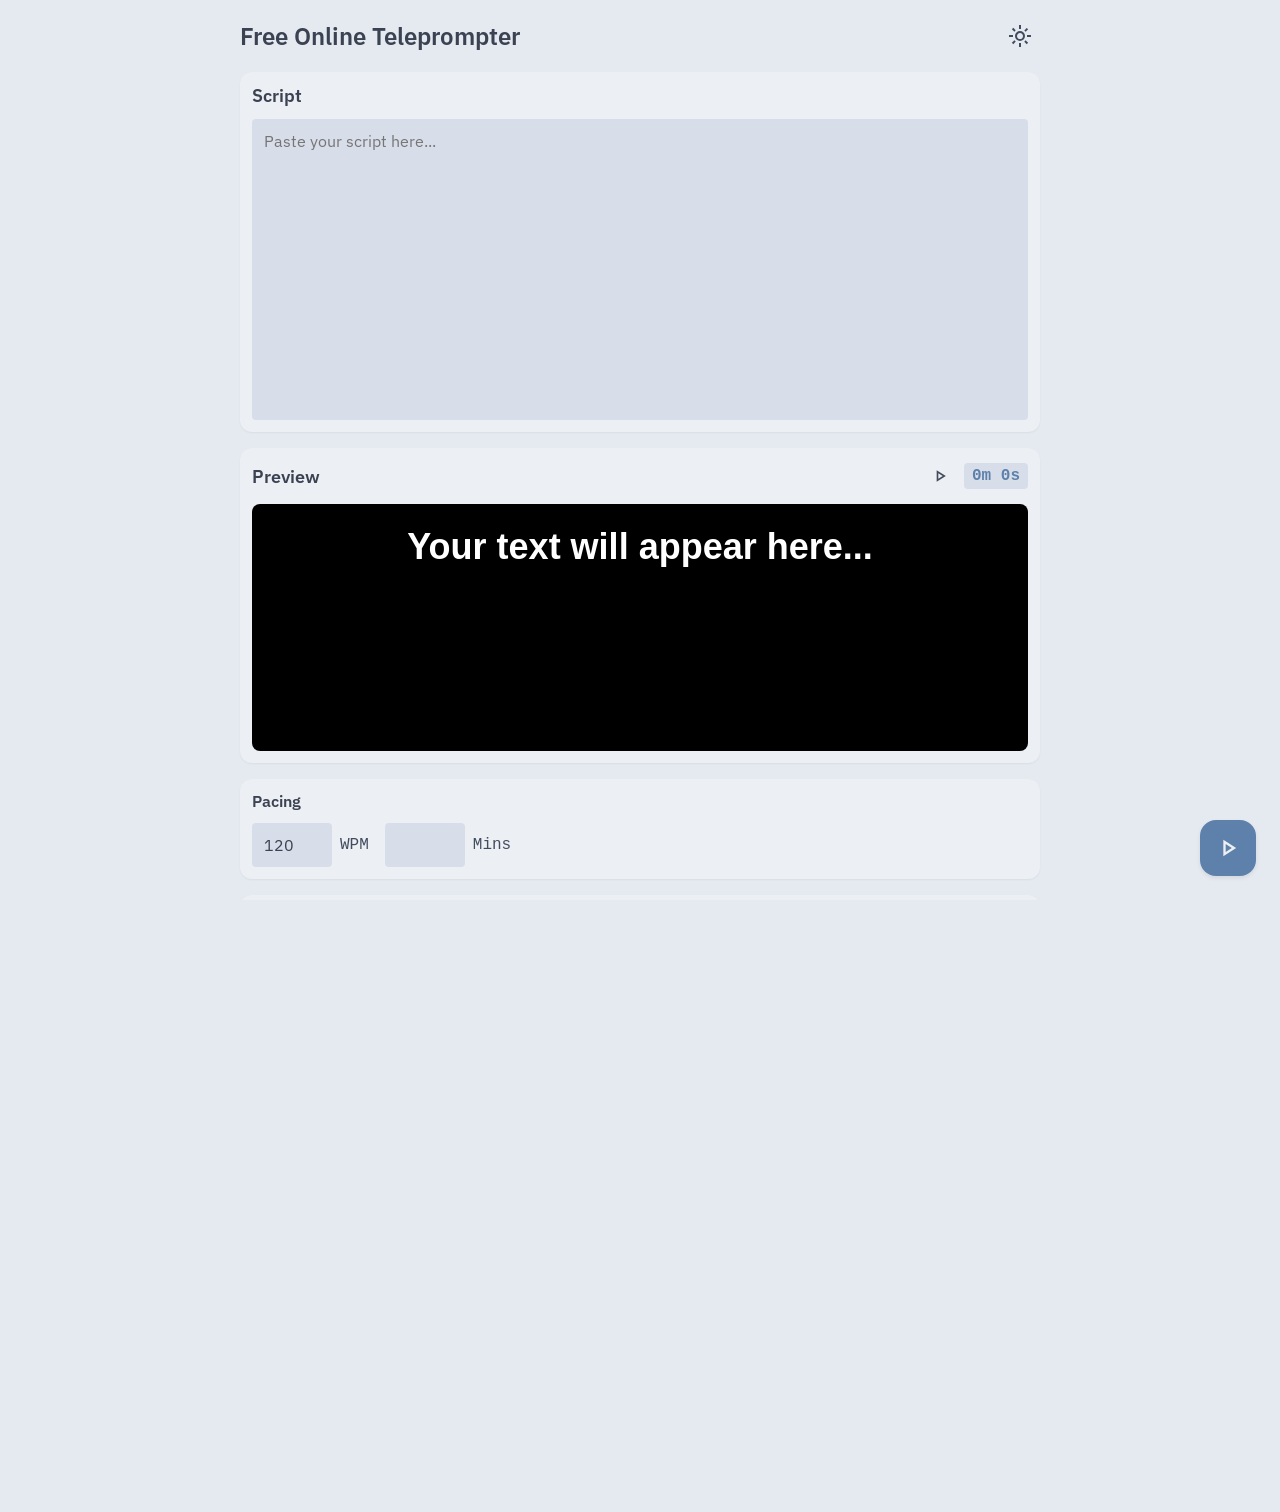
==== index.html @ 5e7c7814 "Added font self hosting" ====
<!DOCTYPE html>
<html lang="en" data-theme="dark">

<head>
    <meta charset="UTF-8">
    <meta name="viewport" content="width=device-width, initial-scale=1.0">

    <!-- Favicon -->
    <link rel="apple-touch-icon" sizes="180x180" href="apple-touch-icon.png">
    <link rel="icon" type="image/png" sizes="32x32" href="favicon-32x32.png">
    <link rel="icon" type="image/png" sizes="16x16" href="favicon-16x16.png">
    <link rel="manifest" href="manifest.json">
    <!-- SEO Meta Tags -->
    <title>Free Online Teleprompter | Simple Web-Based Prompter Tool</title>
    <meta name="description" content="A simple, free, and powerful online teleprompter. Paste your script, set the speed, and start prompting. Perfect for videos, speeches, and presentations. No installation required.">
    <meta name="keywords" content="online teleprompter, free teleprompter, web teleprompter, prompter tool, speech prompter">
    <link rel="canonical" href="https://teleprompter.free/" />

    <!-- Goat Counter Analytics -->
    <script data-goatcounter="https://lorenzomorinidev.goatcounter.com/count" async src="//gc.zgo.at/count.js"></script>

    <script>
        (function() {
            let mode;
            try {
                const settingsJSON = localStorage.getItem('teleprompterSettings');
                if (settingsJSON) {
                    mode = JSON.parse(settingsJSON).mode || 'dark';
                } else {
                    mode = window.matchMedia('(prefers-color-scheme: dark)').matches ? 'dark' : 'light';
                }
            } catch (e) {
                mode = 'dark';
            }
            document.documentElement.setAttribute('data-theme', `nord-${mode}`);
        })();
    </script>
    
    <!-- Self-hosted fonts, preloaded to avoid FOUT -->
    <link rel="preload" href="fonts/ibm-plex-sans-var.woff2" as="font" type="font/woff2" crossorigin>
    <link rel="preload" href="fonts/ibm-plex-mono-500.woff2" as="font" type="font/woff2" crossorigin>
    <link rel="preload" href="fonts/ibm-plex-mono-700.woff2" as="font" type="font/woff2" crossorigin>
    <link rel="preload" href="fonts/atkinson-hyperlegible-700-latin.woff2" as="font" type="font/woff2" crossorigin>
    <link rel="preload" href="fonts/atkinson-hyperlegible-700-latin-ext.woff2" as="font" type="font/woff2" crossorigin>
    <link rel="stylesheet" href="themes.css">
    <link rel="stylesheet" href="style.css">

</head>

<body>
    <!-- SVG Icon Definitions -->
    <svg xmlns="http://www.w3.org/2000/svg" style="display: none;">
        <symbol id="icon-align-center" viewBox="0 -960 960 960"><path d="M120-120v-80h720v80H120Zm160-160v-80h400v80H280ZM120-440v-80h720v80H120Zm160-160v-80h400v80H280ZM120-760v-80h720v80H120Z"/></symbol>
        <symbol id="icon-align-left" viewBox="0 -960 960 960"><path d="M120-120v-80h720v80H120Zm0-160v-80h480v80H120Zm0-160v-80h720v80H120Zm0-160v-80h480v80H120Zm0-160v-80h720v80H120Z"/></symbol>
        <symbol id="icon-close" viewBox="0 -960 960 960"><path d="m256-200-56-56 224-224-224-224 56-56 224 224 224-224 56 56-224 224 224 224-56 56-224-224-224 224Z"/></symbol>
        <symbol id="icon-dark_mode" viewBox="0 -960 960 960"><path d="M480-120q-150 0-255-105T120-480q0-150 105-255t255-105q14 0 27.5 1t26.5 3q-41 29-65.5 75.5T444-660q0 90 63 153t153 63q55 0 101-24.5t75-65.5q2 13 3 26.5t1 27.5q0 150-105 255T480-120Zm0-80q88 0 158-48.5T740-375q-20 5-40 8t-40 3q-123 0-209.5-86.5T364-660q0-20 3-40t8-40q-78 32-126.5 102T200-480q0 116 82 198t198 82Zm-10-270Z"/></symbol>
        <symbol id="icon-light_mode" viewBox="0 -960 960 960"><path d="M480-360q50 0 85-35t35-85q0-50-35-85t-85-35q-50 0-85 35t-35 85q0 50 35 85t85 35Zm0 80q-83 0-141.5-58.5T280-480q0-83 58.5-141.5T480-680q83 0 141.5 58.5T680-480q0 83-58.5 141.5T480-280ZM200-440H40v-80h160v80Zm720 0H760v-80h160v80ZM440-760v-160h80v160h-80Zm0 720v-160h80v160h-80ZM256-650l-101-97 57-59 96 100-52 56Zm492 496-97-101 53-55 101 97-57 59Zm-98-550 97-101 59 57-100 96-56-52ZM154-212l101-97 55 53-97 101-59-57Zm326-268Z"/></symbol>
        <symbol id="icon-mirror" viewBox="0 -960 960 960"><path d="M480-80q-143 0-253-90T88-400h82q28 106 114 173t196 67q86 0 160-42.5T756-320H640v-80h240v240h-80v-80q-57 76-141 118T480-80Zm0-280q-50 0-85-35t-35-85q0-50 35-85t85-35q50 0 85 35t35 85q0 50-35 85t-85 35ZM80-560v-240h80v80q57-76 141-118t179-42q143 0 253 90t139 230h-82q-28-106-114-173t-196-67q-86 0-160 42.5T204-640h116v80H80Z"/></symbol>
        <symbol id="icon-pause" viewBox="0 -960 960 960"><path d="M520-200v-560h240v560H520Zm-320 0v-560h240v560H200Zm400-80h80v-400h-80v400Zm-320 0h80v-400h-80v400Zm0-400v400-400Zm320 0v400-400Z"/></symbol>
        <symbol id="icon-play" viewBox="0 -960 960 960"><path d="M320-200v-560l440 280-440 280Zm80-280Zm0 134 210-134-210-134v268Z"/></symbol>
        <symbol id="icon-replay" viewBox="0 -960 960 960"><path d="M480-80q-75 0-140.5-28.5t-114-77q-48.5-48.5-77-114T120-440h80q0 117 81.5 198.5T480-160q117 0 198.5-81.5T760-440q0-117-81.5-198.5T480-720h-6l62 62-56 58-160-160 160-160 56 58-62 62h6q75 0 140.5 28.5t114 77q48.5 48.5 77 114T840-440q0 75-28.5 140.5t-77 114q-48.5 48.5-114 77T480-80Z"/></symbol>
        <symbol id="icon-return" viewBox="0 -960 960 960"><path d="M680-160v-400H313l144 144-56 57-241-241 240-240 57 57-144 143h447v480h-80Z"/></symbol>
    </svg>

    <!-- SETUP SCREEN / MAIN APPLICATION CONTAINER -->
    <div id="setup-container">
        <header class="top-bar">
            <h1>Free Online Teleprompter</h1>
            <button id="theme-toggle-btn" class="icon-button" title="Toggle Theme">
                <svg id="light-mode-icon"><use href="#icon-light_mode"></use></svg>
                <svg id="dark-mode-icon"><use href="#icon-dark_mode"></use></svg>
            </button>
        </header>

        <div class="card main-script-card">
            <h2 class="card-title">Script</h2>
            <div class="text-field">
                <textarea id="script-text" placeholder="Paste your script here..." aria-label="Script Text Area"></textarea>
            </div>
        </div>

        <div class="preview-card card">
            <div class="preview-header">
                <h2 class="card-title">Preview</h2>
                <div class="preview-controls">
                    <button id="preview-scroll-btn" class="icon-button" title="Preview Scroll Speed">
                        <svg id="preview-play-icon"><use href="#icon-play"></use></svg>
                        <svg id="preview-stop-icon" style="display: none;"><use href="#icon-replay"></use></svg>
                    </button>
                    <span id="total-time-preview">0m 0s</span>
                </div>
            </div>
            <div id="text-preview"></div>
        </div>
        
        <div class="card" id="pacing-controls-card">
            <div class="control-group">
                <h2 class="card-title">Pacing</h2>
                <div class="pacing-fields-container">
                    <div class="pacing-input-group">
                        <div class="text-field">
                            <!-- ACCESSIBILITY FIX: Added label for wpm-input -->
                            <input type="number" id="wpm-input" value="120" min="20" step="10">
                        </div>
                        <label for="wpm-input" class="pacing-label">WPM</label>
                    </div>
                    <div class="pacing-input-group">
                        <div class="text-field">
                            <!-- ACCESSIBILITY FIX: Added label for time-input -->
                            <input type="number" id="time-input" min="0.1" step="0.5">
                        </div>
                        <label for="time-input" class="pacing-label">Mins</label>
                    </div>
                </div>
            </div>
        </div>

        <div class="card" id="font-layout-card">
            <div class="control-group">
                <!-- ACCESSIBILITY FIX: Converted h2 to a label for fontsize-input -->
                <label for="fontsize-input" class="card-title">Font Size</label>
                <div class="pacing-input-group">
                    <div class="text-field">
                       <input type="number" id="fontsize-input" value="36" min="16" max="200" step="2">
                    </div>
                    <span class="pacing-label">px</span>
                </div>
            </div>
            <div class="control-group">
                 <!-- ACCESSIBILITY FIX: Converted h2 to a label and changed wrapper to a div -->
                 <label for="mirror-toggle" class="card-title">Mirror (M)</label>
                 <div class="switch-container" title="Toggle Mirror Mode (M)">
                    <input type="checkbox" id="mirror-toggle" class="switch">
                 </div>
            </div>
            <div class="control-group">
                <h2 class="card-title">Alignment</h2>
                <div class="single-button-container">
                    <button id="align-toggle-btn" class="icon-button" title="Toggle Text Alignment">
                        <svg id="align-center-icon"><use href="#icon-align-center"></use></svg>
                        <svg id="align-left-icon" style="display: none;"><use href="#icon-align-left"></use></svg>
                    </button>
                </div>
            </div>
        </div>

        <div class="fab-container">
            <button id="start-button" class="fab" title="Start Teleprompter">
                <svg><use href="#icon-play"></use></svg>
            </button>
        </div>
    </div>

    <!-- DESCRIPTIVE CONTENT SECTION -->
    <main class="content-wrapper">
        <article class="intro-section">
            <h2>A Simple, Free & Professional Web Teleprompter</h2>
            <p>This tool is designed to help you speak fluently and confidently on camera, during a public speech, or for a presentation. Turn your browser into a professional <strong>speech prompter</strong> with a single click. Just paste your script, adjust the scroll speed and font size, and you're ready to go.</p>
            <h3>How Does Our Web Teleprompter Work?</h3>
            <p>Using our prompter tool is incredibly simple and requires no sign-up or installation:</p>
            <ul>
                <li><strong>Paste Your Text:</strong> Copy and paste your speech into the "Your Script" area.</li>
                <li><strong>Customize:</strong> Set the words per minute (WPM), font size, and activate mirror mode if needed.</li>
                <li><strong>Start Prompting:</strong> Click the Start button to begin the smooth, constant-speed text scroll.</li>
            </ul>
            <p>It's the perfect tool for content creators, YouTubers, students, and professionals looking for a reliable and <strong>free teleprompter</strong> solution.</p>
        </article>
    </main>

    <!-- TELEPROMPTER SCREEN -->
    <div id="teleprompter-display">
        <button id="close-btn" class="icon-button prompter-ui" title="Close (Esc)">
            <svg><use href="#icon-close"></use></svg>
        </button>
        <div id="teleprompter-content">
            <div id="script-text-wrapper"></div>
            <div id="pause-indicator"></div>
        </div>
        <div id="prompter-controls" class="prompter-ui">
            <button id="return-btn" class="icon-button prompter-button" title="Return to Paused Position"><svg><use href="#icon-return"></use></svg></button>
            <button id="restart-btn" class="icon-button prompter-button" title="Restart (R)"><svg><use href="#icon-replay"></use></svg></button>
            <button id="play-pause-btn" class="icon-button prompter-button" title="Play/Pause (Spacebar)">
                <svg id="play-icon"><use href="#icon-play"></use></svg>
                <svg id="pause-icon"><use href="#icon-pause"></use></svg>
            </button>
            <span id="time-remaining">0:00</span>
        </div>
    </div>

    <footer class="site-footer card">
        © 2025 Lorenzo Morini — All rights reserved.
    </footer>

    <!-- PERFORMANCE FIX: Added defer attribute to prevent render-blocking -->
    <script src="script.js" defer></script>

    <script>
        if ('serviceWorker' in navigator) {
            window.addEventListener('load', () => {
            navigator.serviceWorker.register('/sw.js')
                .then(registration => {
                console.log('ServiceWorker registration successful with scope: ', registration.scope);
                })
                .catch(error => {
                console.log('ServiceWorker registration failed: ', error);
                });
            });
        }
        </script>
</body>
</html>
---- themes.css ----
/*
========================================
THEME DEFINITIONS (NORD)
========================================
*/

[data-theme="nord-light"],
[data-theme="nord-dark"] {
    --nord0: #2E3440;
    --nord1: #3B4252;
    --nord2: #434C5E;
    --nord3: #4C566A;
    --nord4: #D8DEE9;
    --nord5: #E5E9F0;
    --nord6: #ECEFF4;
    --nord7: #8FBCBB;
    --nord8: #88C0D0;
    --nord9: #81A1C1;
    --nord10: #5E81AC;
    --nord11: #BF616A;
    --nord12: #D08770;
    --nord13: #EBCB8B;
    --nord14: #A3BE8C;
    --nord15: #B48EAD;
}

[data-theme="nord-light"] {
    --m3-color-primary: var(--nord10);
    --m3-color-on-primary: var(--nord6);
    --m3-color-background: var(--nord5);
    --m3-color-surface: var(--nord6);
    --m3-color-on-surface: var(--nord1);
    --m3-color-surface-variant: var(--nord4);
    --m3-color-on-surface-variant: var(--nord2);
    --m3-color-outline: var(--nord3);
    --m3-color-error: var(--nord11);
}

[data-theme="nord-dark"] {
    --m3-color-primary: var(--nord8);
    --m3-color-on-primary: var(--nord1);
    --m3-color-background: var(--nord0);
    --m3-color-surface: var(--nord1);
    --m3-color-on-surface: var(--nord5);
    --m3-color-surface-variant: var(--nord2);
    --m3-color-on-surface-variant: var(--nord4);
    --m3-color-outline: var(--nord3);
    --m3-color-error: var(--nord11);
}

/*
========================================
PROMPTER THEME (FIXED)
Classic black/white prompter with Nord
accents for scrollbar and reading line.
========================================
*/
#text-preview,
#teleprompter-display {
    --m3-color-background: #000000;
    --m3-color-on-surface: #FFFFFF;
    --m3-color-surface-variant: #2C2C2C;
    --m3-color-primary: var(--nord8, #88C0D0);
    --m3-color-error: var(--nord11, #BF616A);
}
---- style.css ----
/*
========================================
SELF-HOSTED FONTS
IBM Plex Sans (variable) for the UI,
IBM Plex Mono for numeric accents,
Atkinson Hyperlegible for the prompter.
font-display: optional avoids FOUT.
========================================
*/
@font-face {
    font-family: 'IBM Plex Sans';
    font-style: normal;
    font-weight: 100 700;
    font-display: optional;
    src: url('fonts/ibm-plex-sans-var.woff2') format('woff2');
}

@font-face {
    font-family: 'IBM Plex Mono';
    font-style: normal;
    font-weight: 500;
    font-display: optional;
    src: url('fonts/ibm-plex-mono-500.woff2') format('woff2');
}

@font-face {
    font-family: 'IBM Plex Mono';
    font-style: normal;
    font-weight: 700;
    font-display: optional;
    src: url('fonts/ibm-plex-mono-700.woff2') format('woff2');
}

/* latin-ext */
@font-face {
    font-family: 'Atkinson Hyperlegible';
    font-style: normal;
    font-weight: 700;
    font-display: optional;
    src: url('fonts/atkinson-hyperlegible-700-latin-ext.woff2') format('woff2');
    unicode-range: U+0100-02BA, U+02BD-02C5, U+02C7-02CC, U+02CE-02D7, U+02DD-02FF, U+0304, U+0308, U+0329, U+1D00-1DBF, U+1E00-1E9F, U+1EF2-1EFF, U+2020, U+20A0-20AB, U+20AD-20C0, U+2113, U+2C60-2C7F, U+A720-A7FF;
}

/* latin */
@font-face {
    font-family: 'Atkinson Hyperlegible';
    font-style: normal;
    font-weight: 700;
    font-display: optional;
    src: url('fonts/atkinson-hyperlegible-700-latin.woff2') format('woff2');
    unicode-range: U+0000-00FF, U+0131, U+0152-0153, U+02BB-02BC, U+02C6, U+02DA, U+02DC, U+0304, U+0308, U+0329, U+2000-206F, U+20AC, U+2122, U+2191, U+2193, U+2212, U+2215, U+FEFF, U+FFFD;
}

/*
========================================
BASE STYLES & GLOBAL TOKENS
========================================
*/
:root {
    /* Base Tokens */
    --shadow-elevation-1: 0px 1px 2px rgba(0, 0, 0, 0.05);
    --shadow-elevation-2: 0px 2px 4px rgba(0, 0, 0, 0.08);
    --shadow-elevation-5: 0px 8px 10px rgba(0, 0, 0, 0.14), 0px 3px 14px rgba(0, 0, 0, 0.12), 0px 5px 5px rgba(0, 0, 0, 0.2);
    --shape-small: 4px;
    --shape-medium: 8px;
    --shape-large: 12px;
    --font-family: 'IBM Plex Sans', sans-serif;
    --font-family-mono: 'IBM Plex Mono', monospace;
    --font-family-prompter: 'Atkinson Hyperlegible', sans-serif;
    --type-headline-small: 24px;
    --type-title-large: 18px;
    --type-body-large: 16px;
    --type-body-medium: 14px;
    --type-label-medium: 12px;

    /* Prompter UI Colors (prompter is always dark) */
    --prompter-ui-background: rgba(28, 27, 31, 0.85);
    --prompter-ui-on-background: #E3E3E3;
}

/* Override shadows for all dark themes */
[data-theme$="-dark"] {
    --shadow-elevation-1: 0px 1px 2px rgba(0, 0, 0, 0.3);
    --shadow-elevation-2: 0px 2px 4px rgba(0, 0, 0, 0.4);
    --shadow-elevation-5: 0px 8px 10px rgba(0, 0, 0, 0.5), 0px 3px 14px rgba(0, 0, 0, 0.4), 0px 5px 5px rgba(0, 0, 0, 0.6);
}


/*
========================================
FOUNDATION & GLOBAL STYLES
========================================
*/
body,
html {
    margin: 0;
    padding: 0;
    height: 100%;
    overflow: auto;
}

body {
    font-family: var(--font-family);
    background-color: var(--m3-color-background);
    color: var(--m3-color-on-surface);
    transition: background-color 150ms ease-in-out, color 150ms ease-in-out;
}

* {
    box-sizing: border-box;
    scrollbar-color: var(--m3-color-primary) transparent;
    scrollbar-width: thin;
}

::-webkit-scrollbar {
    width: 8px;
}

::-webkit-scrollbar-track {
    background: transparent;
}

::-webkit-scrollbar-thumb {
    background: var(--m3-color-primary);
    border-radius: 4px;
}

/*
========================================
LAYOUT & TYPOGRAPHY
========================================
*/
#setup-container {
    display: flex;
    flex-direction: column;
    align-items: center;
    height: auto;
    padding: 0 24px 0 24px;
    scrollbar-gutter: stable;
}

.top-bar {
    width: 100%;
    max-width: 800px;
    padding: 16px 0;
    display: flex;
    justify-content: space-between;
    align-items: center;
    flex-shrink: 0;
}

h1 {
    font-size: var(--type-headline-small);
    font-weight: 600;
    margin: 0;
    cursor: default;
}

h2 {
    font-size: var(--type-title-large);
    font-weight: 600;
    margin: 0;
    cursor: default;
}

.card {
    width: 100%;
    max-width: 800px;
    margin-bottom: 16px;
    background-color: var(--m3-color-surface);
    padding: var(--shape-large);
    border-radius: var(--shape-large);
    box-shadow: var(--shadow-elevation-1);
    transition: background-color 150ms ease-in-out, box-shadow 150ms ease-in-out;
}

/*
========================================
FORMS & INPUTS
========================================
*/
.text-field textarea,
.text-field input {
    font-family: var(--font-family);
    font-size: var(--type-body-large);
    width: 100%;
    padding: 12px;
    background-color: var(--m3-color-surface-variant);
    border-radius: var(--shape-small);
    border: 0;
    transition: background-color 150ms ease-in-out, color 150ms ease-in-out;
    color: var(--m3-color-on-surface);
}

.text-field textarea:focus,
.text-field input:focus {
    outline: 2px solid var(--m3-color-primary);
    background-color: var(--m3-color-surface);
}

.main-script-card {
    height: 40vh;
    min-height: 250px;
    display: flex;
    flex-direction: column;
    gap: var(--shape-large);
}

.main-script-card .text-field {
    flex-grow: 1;
}

.main-script-card textarea {
    height: 100%;
    resize: none;
}

.switch-container {
    margin: auto 0 auto 0;
    display: inline-block;
    cursor: pointer;
    align-self: flex-start;
    /* FIX: Prevents the label from stretching to full width */
}

.switch {
    width: 52px;
    height: 32px;
    -webkit-appearance: none;
    appearance: none;
    background-color: var(--m3-color-outline);
    border-radius: 16px;
    position: relative;
    transition: background-color 150ms ease-in-out;
    margin: 0;
    display: block;
    cursor: pointer;
}

/* FIX: Applies focus ring directly to the switch, not the container */
.switch:focus-visible {
    outline: 2px solid var(--m3-color-primary);
    outline-offset: 2px;
}


.switch:disabled {
    opacity: 0.5;
    cursor: not-allowed;
}

.switch::before {
    content: "";
    height: 24px;
    width: 24px;
    position: absolute;
    left: 4px;
    top: 4px;
    background-color: var(--m3-color-surface);
    border-radius: 50%;
    transition: transform 150ms ease-in-out, background-color 150ms ease-in-out;
}

.switch:checked {
    background-color: var(--m3-color-primary);
}

.switch:checked::before {
    transform: translateX(20px);
    background-color: var(--m3-color-on-primary);
}

input[type=number] {
    appearance: textfield;
    -moz-appearance: textfield;
}

input::-webkit-outer-spin-button,
input::-webkit-inner-spin-button {
    -webkit-appearance: none;
    margin: 0;
}

/*
========================================
CONTROL CARDS LAYOUT
========================================
*/
#pacing-controls-card,
#font-layout-card {
    display: flex;
    flex-wrap: wrap;
    gap: var(--shape-large);
}

.control-group {
    flex: 1;
    min-width: 140px;
    display: flex;
    flex-direction: column;
    gap: var(--shape-large);
}

.card-title {
    font-family: var(--font-family);
    font-weight: 600;
    margin: 0;
    cursor: default;
    display: block;
}

.control-group .card-title {
    white-space: nowrap;
    margin-bottom: 0;
    font-size: var(--type-body-large);
}

.pacing-fields-container,
.pacing-input-group,
.single-button-container {
    margin: auto 0 auto 0;
    display: flex;
    align-items: center;
}

.pacing-fields-container {
    display: flex;
    gap: 16px;
}

.pacing-input-group {
    display: flex;
    align-items: center;
    gap: var(--shape-medium);
}

.pacing-input-group .text-field {
    max-width: 80px;
}

.text-field input {
    min-width: 70px;
}

.pacing-label {
    font-family: var(--font-family-mono);
    font-weight: 500;
    color: var(--m3-color-on-surface-variant);
    transition: color 150ms ease-in-out;
}


/*
========================================
BUTTONS & ICONS
========================================
*/
svg {
    transition: fill 150ms ease-in-out;
}

.icon-button {
    display: flex;
    align-items: center;
    justify-content: center;
    width: 40px;
    height: 40px;
    background-color: transparent;
    border: 0;
    border-radius: 50%;
    cursor: pointer;
    transition: background-color 150ms ease-in-out;
}

.icon-button:hover {
    background-color: var(--m3-color-surface-variant);
}

.icon-button:focus-visible {
    outline: 2px solid var(--m3-color-primary);
    outline-offset: 2px;
}

.icon-button:disabled {
    opacity: 0.38;
    cursor: not-allowed;
    background-color: transparent;
}


.icon-button svg,
.switch-container svg {
    width: 24px;
    height: 24px;
}

.fab-container {
    position: fixed;
    bottom: 24px;
    right: 24px;
    z-index: 10;
}

.fab {
    width: 56px;
    height: 56px;
    background-color: var(--m3-color-primary);
    border: none;
    border-radius: 16px;
    box-shadow: var(--shadow-elevation-2);
    cursor: pointer;
    display: grid;
    place-items: center;
    transition: background-color 150ms ease-in-out, box-shadow 150ms ease-in-out;
}

.fab:hover {
    box-shadow: var(--shadow-elevation-5);
}

.fab:focus-visible {
    outline: 3px solid var(--m3-color-on-primary);
    outline-offset: 3px;
}

.fab svg {
    width: 28px;
    height: 28px;
}

.icon-button svg,
.switch-container svg {
    fill: var(--m3-color-on-surface-variant);
}

.fab svg {
    fill: var(--m3-color-on-primary);
}

.prompter-ui .icon-button svg {
    fill: var(--prompter-ui-on-background);
}


#dark-mode-icon,
#pause-icon,
#play-icon {
    display: none;
}

/*
========================================
PREVIEW
========================================
*/
.preview-card {
    height: 35vh;
    min-height: 250px;
    display: flex;
    flex-direction: column;
    gap: var(--shape-large);
}

.preview-header {
    display: flex;
    justify-content: space-between;
    align-items: center;
}

.preview-controls {
    display: flex;
    align-items: center;
    gap: 8px;
}

#preview-scroll-btn {
    width: 32px;
    height: 32px;
}

#preview-scroll-btn svg {
    width: 20px;
    height: 20px;
}

#total-time-preview {
    font-family: var(--font-family-mono);
    font-weight: bold;
    color: var(--m3-color-primary);
    background-color: var(--m3-color-surface-variant);
    padding: 4px 8px;
    border-radius: var(--shape-small);
    transition: background-color 150ms ease-in-out, color 150ms ease-in-out;
}

#text-preview {
    font-family: var(--font-family-prompter);
    background-color: var(--m3-color-background);
    border-radius: var(--shape-medium);
    padding: 16px;
    flex-grow: 1;
    font-weight: bold;
    color: var(--m3-color-on-surface);
    line-height: 1.5;
    word-wrap: break-word;
    overflow: hidden;
    position: relative;
    user-select: none;
    font-size: 60px;
    white-space: pre-line;
    transition: background-color 150ms ease-in-out, color 150ms ease-in-out;
}

#text-preview.text-align-center {
    text-align: center;
}

#text-preview.text-align-left {
    text-align: left;
}


#text-preview::-webkit-scrollbar {
    display: none;
}

#text-preview {
    -ms-overflow-style: none;
    scrollbar-width: none;
}

#text-preview.mirrored {
    transform: scaleX(-1);
}

/*
========================================
TELEPROMPTER SCREEN
========================================
*/
#teleprompter-display {
    display: none;
    position: fixed;
    inset: 0;
    background-color: var(--m3-color-background);
    color: var(--m3-color-on-surface);
    overflow-y: auto;
    scrollbar-gutter: stable;
    transition: background-color 150ms ease-in-out, color 150ms ease-in-out;
}

#teleprompter-display.cursor-hidden {
    cursor: none;
}

#teleprompter-content {
    position: relative;
    padding: 50vh 0;
}

#script-text-wrapper {
    font-family: var(--font-family-prompter);
    padding: 0 10vw;
    line-height: 1.6;
    font-weight: 700;
    user-select: none;
    white-space: pre-line;
}

#script-text-wrapper.text-align-center {
    text-align: center;
}

#script-text-wrapper.text-align-left {
    text-align: left;
}


#teleprompter-display.mirrored #script-text-wrapper {
    transform: scaleX(-1);
}

#teleprompter-display::-webkit-scrollbar-thumb {
    background: transparent;
}

#teleprompter-display {
    scrollbar-color: transparent transparent;
}

#teleprompter-display.is-paused::-webkit-scrollbar-thumb {
    background: var(--m3-color-primary);
}

#teleprompter-display.is-paused {
    scrollbar-color: var(--m3-color-primary) transparent;
}

#teleprompter-content::before {
    content: '';
    position: sticky;
    top: 50%;
    left: 10%;
    width: 80%;
    display: block;
    height: 3px;
    background-color: var(--m3-color-error);
    transform: translateY(-50%);
    z-index: 10;
}

.prompter-ui {
    position: fixed;
    z-index: 20;
    opacity: 1;
    transition: opacity 250ms cubic-bezier(0.4, 0, 0.2, 1), transform 250ms cubic-bezier(0.4, 0, 0.2, 1);
}

.prompter-ui.ui-hidden {
    opacity: 0;
    pointer-events: none;
}

#close-btn {
    top: 16px;
    right: 16px;
    transform: translateY(0);
}

#close-btn.ui-hidden {
    transform: translateY(calc(-100% - 16px));
}

#prompter-controls {
    bottom: 20px;
    left: 50%;
    background-color: var(--prompter-ui-background);
    backdrop-filter: blur(10px);
    border-radius: 99px;
    display: flex;
    gap: 8px;
    align-items: center;
    padding: 8px;
    box-shadow: var(--shadow-elevation-2);
    transform: translateX(-50%) translateY(0);
    transition: background-color 150ms ease-in-out, opacity 250ms cubic-bezier(0.4, 0, 0.2, 1), transform 250ms cubic-bezier(0.4, 0, 0.2, 1);
}

#prompter-controls.ui-hidden {
    transform: translateX(-50%) translateY(calc(100% + 20px));
}

#return-btn {
    display: none;
}

#time-remaining {
    font-family: var(--font-family-mono);
    font-size: 18px;
    font-weight: 500;
    color: var(--prompter-ui-on-background);
    padding: 0 16px 0 8px;
    user-select: none;
    transition: color 150ms ease-in-out;
}

#pause-indicator {
    display: none;
    position: absolute;
    left: 10%;
    width: 80%;
    height: 3px;
    background-color: var(--m3-color-primary);
    z-index: 5;
    transition: background-color 150ms ease-in-out;
}

/*
========================================
SEO CONTENT & FOOTER
========================================
*/
.content-wrapper {
    width: 100%;
    max-width: 800px;
    margin: 0 auto;
    padding: 24px;
}

.intro-section h1,
.intro-section h2 {
    cursor: default;
    color: var(--m3-color-primary);
}

.intro-section p,
.intro-section li {
    font-size: var(--type-body-large);
    line-height: 1.6;
    color: var(--m3-color-on-surface-variant);
}

.intro-section ul {
    padding-left: 20px;
}

.site-footer.card {
    margin: 0 auto 24px auto;
    padding: 16px 24px;
    text-align: center;
    font-size: var(--type-body-medium);
    color: var(--m3-color-on-surface-variant);
}
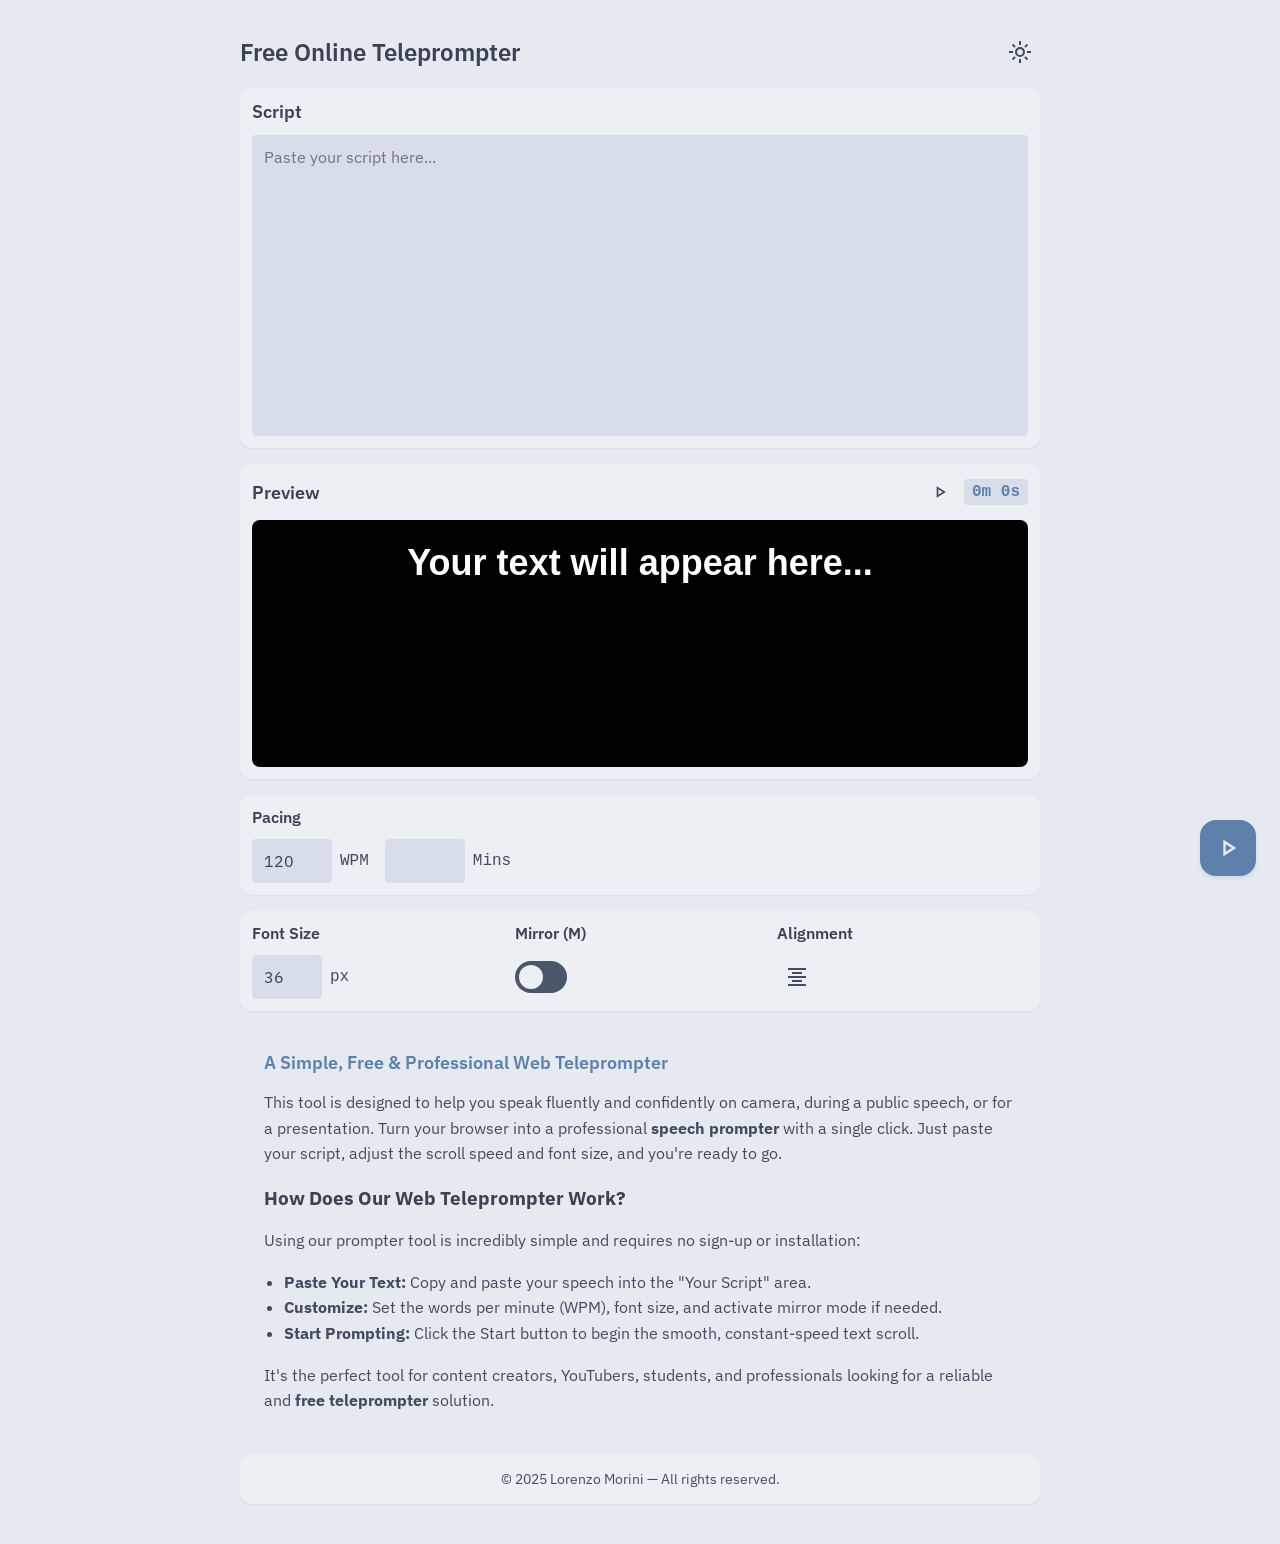
==== commit 80702540: "Refactor" ====
--- a/index.html
+++ b/index.html
@@ -36,12 +36,12 @@
         })();
     </script>
     
-    <!-- Self-hosted fonts, preloaded to avoid FOUT -->
     <link rel="preload" href="fonts/ibm-plex-sans-var.woff2" as="font" type="font/woff2" crossorigin>
     <link rel="preload" href="fonts/ibm-plex-mono-500.woff2" as="font" type="font/woff2" crossorigin>
     <link rel="preload" href="fonts/ibm-plex-mono-700.woff2" as="font" type="font/woff2" crossorigin>
     <link rel="preload" href="fonts/atkinson-hyperlegible-700-latin.woff2" as="font" type="font/woff2" crossorigin>
     <link rel="preload" href="fonts/atkinson-hyperlegible-700-latin-ext.woff2" as="font" type="font/woff2" crossorigin>
+    <link rel="stylesheet" href="fonts.css">
     <link rel="stylesheet" href="themes.css">
     <link rel="stylesheet" href="style.css">
 
--- a/fonts.css
+++ b/fonts.css
@@ -0,0 +1,46 @@
+/* Self-hosted fonts. font-display: block = never render text in the wrong font:
+   text stays invisible until the font is ready (with same-origin preloaded files,
+   that is effectively first paint). */
+@font-face {
+    font-family: 'IBM Plex Sans';
+    font-style: normal;
+    font-weight: 100 700;
+    font-display: block;
+    src: url('fonts/ibm-plex-sans-var.woff2') format('woff2');
+}
+
+@font-face {
+    font-family: 'IBM Plex Mono';
+    font-style: normal;
+    font-weight: 500;
+    font-display: block;
+    src: url('fonts/ibm-plex-mono-500.woff2') format('woff2');
+}
+
+@font-face {
+    font-family: 'IBM Plex Mono';
+    font-style: normal;
+    font-weight: 700;
+    font-display: block;
+    src: url('fonts/ibm-plex-mono-700.woff2') format('woff2');
+}
+
+@font-face {
+    /* latin-ext */
+    font-family: 'Atkinson Hyperlegible';
+    font-style: normal;
+    font-weight: 700;
+    font-display: block;
+    src: url('fonts/atkinson-hyperlegible-700-latin-ext.woff2') format('woff2');
+    unicode-range: U+0100-02BA, U+02BD-02C5, U+02C7-02CC, U+02CE-02D7, U+02DD-02FF, U+0304, U+0308, U+0329, U+1D00-1DBF, U+1E00-1E9F, U+1EF2-1EFF, U+2020, U+20A0-20AB, U+20AD-20C0, U+2113, U+2C60-2C7F, U+A720-A7FF;
+}
+
+@font-face {
+    /* latin */
+    font-family: 'Atkinson Hyperlegible';
+    font-style: normal;
+    font-weight: 700;
+    font-display: block;
+    src: url('fonts/atkinson-hyperlegible-700-latin.woff2') format('woff2');
+    unicode-range: U+0000-00FF, U+0131, U+0152-0153, U+02BB-02BC, U+02C6, U+02DA, U+02DC, U+0304, U+0308, U+0329, U+2000-206F, U+20AC, U+2122, U+2191, U+2193, U+2212, U+2215, U+FEFF, U+FFFD;
+}
--- a/themes.css
+++ b/themes.css
@@ -62,4 +62,4 @@
     --m3-color-surface-variant: #2C2C2C;
     --m3-color-primary: var(--nord8, #88C0D0);
     --m3-color-error: var(--nord11, #BF616A);
-}
+}
--- a/style.css
+++ b/style.css
@@ -1,713 +1,493 @@
-/*
-========================================
-SELF-HOSTED FONTS
-IBM Plex Sans (variable) for the UI,
-IBM Plex Mono for numeric accents,
-Atkinson Hyperlegible for the prompter.
-font-display: optional avoids FOUT.
-========================================
-*/
-@font-face {
-    font-family: 'IBM Plex Sans';
-    font-style: normal;
-    font-weight: 100 700;
-    font-display: optional;
-    src: url('fonts/ibm-plex-sans-var.woff2') format('woff2');
-}
-
-@font-face {
-    font-family: 'IBM Plex Mono';
-    font-style: normal;
-    font-weight: 500;
-    font-display: optional;
-    src: url('fonts/ibm-plex-mono-500.woff2') format('woff2');
-}
-
-@font-face {
-    font-family: 'IBM Plex Mono';
-    font-style: normal;
-    font-weight: 700;
-    font-display: optional;
-    src: url('fonts/ibm-plex-mono-700.woff2') format('woff2');
-}
-
-/* latin-ext */
-@font-face {
-    font-family: 'Atkinson Hyperlegible';
-    font-style: normal;
-    font-weight: 700;
-    font-display: optional;
-    src: url('fonts/atkinson-hyperlegible-700-latin-ext.woff2') format('woff2');
-    unicode-range: U+0100-02BA, U+02BD-02C5, U+02C7-02CC, U+02CE-02D7, U+02DD-02FF, U+0304, U+0308, U+0329, U+1D00-1DBF, U+1E00-1E9F, U+1EF2-1EFF, U+2020, U+20A0-20AB, U+20AD-20C0, U+2113, U+2C60-2C7F, U+A720-A7FF;
-}
-
-/* latin */
-@font-face {
-    font-family: 'Atkinson Hyperlegible';
-    font-style: normal;
-    font-weight: 700;
-    font-display: optional;
-    src: url('fonts/atkinson-hyperlegible-700-latin.woff2') format('woff2');
-    unicode-range: U+0000-00FF, U+0131, U+0152-0153, U+02BB-02BC, U+02C6, U+02DA, U+02DC, U+0304, U+0308, U+0329, U+2000-206F, U+20AC, U+2122, U+2191, U+2193, U+2212, U+2215, U+FEFF, U+FFFD;
-}
-
-/*
-========================================
-BASE STYLES & GLOBAL TOKENS
-========================================
-*/
-:root {
-    /* Base Tokens */
-    --shadow-elevation-1: 0px 1px 2px rgba(0, 0, 0, 0.05);
-    --shadow-elevation-2: 0px 2px 4px rgba(0, 0, 0, 0.08);
-    --shadow-elevation-5: 0px 8px 10px rgba(0, 0, 0, 0.14), 0px 3px 14px rgba(0, 0, 0, 0.12), 0px 5px 5px rgba(0, 0, 0, 0.2);
-    --shape-small: 4px;
-    --shape-medium: 8px;
-    --shape-large: 12px;
-    --font-family: 'IBM Plex Sans', sans-serif;
-    --font-family-mono: 'IBM Plex Mono', monospace;
-    --font-family-prompter: 'Atkinson Hyperlegible', sans-serif;
-    --type-headline-small: 24px;
-    --type-title-large: 18px;
-    --type-body-large: 16px;
-    --type-body-medium: 14px;
-    --type-label-medium: 12px;
-
-    /* Prompter UI Colors (prompter is always dark) */
-    --prompter-ui-background: rgba(28, 27, 31, 0.85);
-    --prompter-ui-on-background: #E3E3E3;
-}
-
-/* Override shadows for all dark themes */
-[data-theme$="-dark"] {
-    --shadow-elevation-1: 0px 1px 2px rgba(0, 0, 0, 0.3);
-    --shadow-elevation-2: 0px 2px 4px rgba(0, 0, 0, 0.4);
-    --shadow-elevation-5: 0px 8px 10px rgba(0, 0, 0, 0.5), 0px 3px 14px rgba(0, 0, 0, 0.4), 0px 5px 5px rgba(0, 0, 0, 0.6);
-}
-
-
-/*
-========================================
-FOUNDATION & GLOBAL STYLES
-========================================
-*/
-body,
-html {
-    margin: 0;
-    padding: 0;
-    height: 100%;
-    overflow: auto;
-}
-
-body {
-    font-family: var(--font-family);
-    background-color: var(--m3-color-background);
-    color: var(--m3-color-on-surface);
-    transition: background-color 150ms ease-in-out, color 150ms ease-in-out;
-}
-
-* {
-    box-sizing: border-box;
-    scrollbar-color: var(--m3-color-primary) transparent;
-    scrollbar-width: thin;
-}
-
-::-webkit-scrollbar {
-    width: 8px;
-}
-
-::-webkit-scrollbar-track {
-    background: transparent;
-}
-
-::-webkit-scrollbar-thumb {
-    background: var(--m3-color-primary);
-    border-radius: 4px;
-}
-
-/*
-========================================
-LAYOUT & TYPOGRAPHY
-========================================
-*/
-#setup-container {
-    display: flex;
-    flex-direction: column;
-    align-items: center;
-    height: auto;
-    padding: 0 24px 0 24px;
-    scrollbar-gutter: stable;
-}
-
-.top-bar {
-    width: 100%;
-    max-width: 800px;
-    padding: 16px 0;
-    display: flex;
-    justify-content: space-between;
-    align-items: center;
-    flex-shrink: 0;
-}
-
-h1 {
-    font-size: var(--type-headline-small);
-    font-weight: 600;
-    margin: 0;
-    cursor: default;
-}
-
-h2 {
-    font-size: var(--type-title-large);
-    font-weight: 600;
-    margin: 0;
-    cursor: default;
-}
-
-.card {
-    width: 100%;
-    max-width: 800px;
-    margin-bottom: 16px;
-    background-color: var(--m3-color-surface);
-    padding: var(--shape-large);
-    border-radius: var(--shape-large);
-    box-shadow: var(--shadow-elevation-1);
-    transition: background-color 150ms ease-in-out, box-shadow 150ms ease-in-out;
-}
-
-/*
-========================================
-FORMS & INPUTS
-========================================
-*/
-.text-field textarea,
-.text-field input {
-    font-family: var(--font-family);
-    font-size: var(--type-body-large);
-    width: 100%;
-    padding: 12px;
-    background-color: var(--m3-color-surface-variant);
-    border-radius: var(--shape-small);
-    border: 0;
-    transition: background-color 150ms ease-in-out, color 150ms ease-in-out;
-    color: var(--m3-color-on-surface);
-}
-
-.text-field textarea:focus,
-.text-field input:focus {
-    outline: 2px solid var(--m3-color-primary);
-    background-color: var(--m3-color-surface);
-}
-
-.main-script-card {
-    height: 40vh;
-    min-height: 250px;
-    display: flex;
-    flex-direction: column;
-    gap: var(--shape-large);
-}
-
-.main-script-card .text-field {
-    flex-grow: 1;
-}
-
-.main-script-card textarea {
-    height: 100%;
-    resize: none;
-}
-
-.switch-container {
-    margin: auto 0 auto 0;
-    display: inline-block;
-    cursor: pointer;
-    align-self: flex-start;
-    /* FIX: Prevents the label from stretching to full width */
-}
-
-.switch {
-    width: 52px;
-    height: 32px;
-    -webkit-appearance: none;
-    appearance: none;
-    background-color: var(--m3-color-outline);
-    border-radius: 16px;
-    position: relative;
-    transition: background-color 150ms ease-in-out;
-    margin: 0;
-    display: block;
-    cursor: pointer;
-}
-
-/* FIX: Applies focus ring directly to the switch, not the container */
-.switch:focus-visible {
-    outline: 2px solid var(--m3-color-primary);
-    outline-offset: 2px;
-}
-
-
-.switch:disabled {
-    opacity: 0.5;
-    cursor: not-allowed;
-}
-
-.switch::before {
-    content: "";
-    height: 24px;
-    width: 24px;
-    position: absolute;
-    left: 4px;
-    top: 4px;
-    background-color: var(--m3-color-surface);
-    border-radius: 50%;
-    transition: transform 150ms ease-in-out, background-color 150ms ease-in-out;
-}
-
-.switch:checked {
-    background-color: var(--m3-color-primary);
-}
-
-.switch:checked::before {
-    transform: translateX(20px);
-    background-color: var(--m3-color-on-primary);
-}
-
-input[type=number] {
-    appearance: textfield;
-    -moz-appearance: textfield;
-}
-
-input::-webkit-outer-spin-button,
-input::-webkit-inner-spin-button {
-    -webkit-appearance: none;
-    margin: 0;
-}
-
-/*
-========================================
-CONTROL CARDS LAYOUT
-========================================
-*/
-#pacing-controls-card,
-#font-layout-card {
-    display: flex;
-    flex-wrap: wrap;
-    gap: var(--shape-large);
-}
-
-.control-group {
-    flex: 1;
-    min-width: 140px;
-    display: flex;
-    flex-direction: column;
-    gap: var(--shape-large);
-}
-
-.card-title {
-    font-family: var(--font-family);
-    font-weight: 600;
-    margin: 0;
-    cursor: default;
-    display: block;
-}
-
-.control-group .card-title {
-    white-space: nowrap;
-    margin-bottom: 0;
-    font-size: var(--type-body-large);
-}
-
-.pacing-fields-container,
-.pacing-input-group,
-.single-button-container {
-    margin: auto 0 auto 0;
-    display: flex;
-    align-items: center;
-}
-
-.pacing-fields-container {
-    display: flex;
-    gap: 16px;
-}
-
-.pacing-input-group {
-    display: flex;
-    align-items: center;
-    gap: var(--shape-medium);
-}
-
-.pacing-input-group .text-field {
-    max-width: 80px;
-}
-
-.text-field input {
-    min-width: 70px;
-}
-
-.pacing-label {
-    font-family: var(--font-family-mono);
-    font-weight: 500;
-    color: var(--m3-color-on-surface-variant);
-    transition: color 150ms ease-in-out;
-}
-
-
-/*
-========================================
-BUTTONS & ICONS
-========================================
-*/
-svg {
-    transition: fill 150ms ease-in-out;
-}
-
-.icon-button {
-    display: flex;
-    align-items: center;
-    justify-content: center;
-    width: 40px;
-    height: 40px;
-    background-color: transparent;
-    border: 0;
-    border-radius: 50%;
-    cursor: pointer;
-    transition: background-color 150ms ease-in-out;
-}
-
-.icon-button:hover {
-    background-color: var(--m3-color-surface-variant);
-}
-
-.icon-button:focus-visible {
-    outline: 2px solid var(--m3-color-primary);
-    outline-offset: 2px;
-}
-
-.icon-button:disabled {
-    opacity: 0.38;
-    cursor: not-allowed;
-    background-color: transparent;
-}
-
-
-.icon-button svg,
-.switch-container svg {
-    width: 24px;
-    height: 24px;
-}
-
-.fab-container {
-    position: fixed;
-    bottom: 24px;
-    right: 24px;
-    z-index: 10;
-}
-
-.fab {
-    width: 56px;
-    height: 56px;
-    background-color: var(--m3-color-primary);
-    border: none;
-    border-radius: 16px;
-    box-shadow: var(--shadow-elevation-2);
-    cursor: pointer;
-    display: grid;
-    place-items: center;
-    transition: background-color 150ms ease-in-out, box-shadow 150ms ease-in-out;
-}
-
-.fab:hover {
-    box-shadow: var(--shadow-elevation-5);
-}
-
-.fab:focus-visible {
-    outline: 3px solid var(--m3-color-on-primary);
-    outline-offset: 3px;
-}
-
-.fab svg {
-    width: 28px;
-    height: 28px;
-}
-
-.icon-button svg,
-.switch-container svg {
-    fill: var(--m3-color-on-surface-variant);
-}
-
-.fab svg {
-    fill: var(--m3-color-on-primary);
-}
-
-.prompter-ui .icon-button svg {
-    fill: var(--prompter-ui-on-background);
-}
-
-
-#dark-mode-icon,
-#pause-icon,
-#play-icon {
-    display: none;
-}
-
-/*
-========================================
-PREVIEW
-========================================
-*/
-.preview-card {
-    height: 35vh;
-    min-height: 250px;
-    display: flex;
-    flex-direction: column;
-    gap: var(--shape-large);
-}
-
-.preview-header {
-    display: flex;
-    justify-content: space-between;
-    align-items: center;
-}
-
-.preview-controls {
-    display: flex;
-    align-items: center;
-    gap: 8px;
-}
-
-#preview-scroll-btn {
-    width: 32px;
-    height: 32px;
-}
-
-#preview-scroll-btn svg {
-    width: 20px;
-    height: 20px;
-}
-
-#total-time-preview {
-    font-family: var(--font-family-mono);
-    font-weight: bold;
-    color: var(--m3-color-primary);
-    background-color: var(--m3-color-surface-variant);
-    padding: 4px 8px;
-    border-radius: var(--shape-small);
-    transition: background-color 150ms ease-in-out, color 150ms ease-in-out;
-}
-
-#text-preview {
-    font-family: var(--font-family-prompter);
-    background-color: var(--m3-color-background);
-    border-radius: var(--shape-medium);
-    padding: 16px;
-    flex-grow: 1;
-    font-weight: bold;
-    color: var(--m3-color-on-surface);
-    line-height: 1.5;
-    word-wrap: break-word;
-    overflow: hidden;
-    position: relative;
-    user-select: none;
-    font-size: 60px;
-    white-space: pre-line;
-    transition: background-color 150ms ease-in-out, color 150ms ease-in-out;
-}
-
-#text-preview.text-align-center {
-    text-align: center;
-}
-
-#text-preview.text-align-left {
-    text-align: left;
-}
-
-
-#text-preview::-webkit-scrollbar {
-    display: none;
-}
-
-#text-preview {
-    -ms-overflow-style: none;
-    scrollbar-width: none;
-}
-
-#text-preview.mirrored {
-    transform: scaleX(-1);
-}
-
-/*
-========================================
-TELEPROMPTER SCREEN
-========================================
-*/
-#teleprompter-display {
-    display: none;
-    position: fixed;
-    inset: 0;
-    background-color: var(--m3-color-background);
-    color: var(--m3-color-on-surface);
-    overflow-y: auto;
-    scrollbar-gutter: stable;
-    transition: background-color 150ms ease-in-out, color 150ms ease-in-out;
-}
-
-#teleprompter-display.cursor-hidden {
-    cursor: none;
-}
-
-#teleprompter-content {
-    position: relative;
-    padding: 50vh 0;
-}
-
-#script-text-wrapper {
-    font-family: var(--font-family-prompter);
-    padding: 0 10vw;
-    line-height: 1.6;
-    font-weight: 700;
-    user-select: none;
-    white-space: pre-line;
-}
-
-#script-text-wrapper.text-align-center {
-    text-align: center;
-}
-
-#script-text-wrapper.text-align-left {
-    text-align: left;
-}
-
-
-#teleprompter-display.mirrored #script-text-wrapper {
-    transform: scaleX(-1);
-}
-
-#teleprompter-display::-webkit-scrollbar-thumb {
-    background: transparent;
-}
-
-#teleprompter-display {
-    scrollbar-color: transparent transparent;
-}
-
-#teleprompter-display.is-paused::-webkit-scrollbar-thumb {
-    background: var(--m3-color-primary);
-}
-
-#teleprompter-display.is-paused {
-    scrollbar-color: var(--m3-color-primary) transparent;
-}
-
-#teleprompter-content::before {
-    content: '';
-    position: sticky;
-    top: 50%;
-    left: 10%;
-    width: 80%;
-    display: block;
-    height: 3px;
-    background-color: var(--m3-color-error);
-    transform: translateY(-50%);
-    z-index: 10;
-}
-
-.prompter-ui {
-    position: fixed;
-    z-index: 20;
-    opacity: 1;
-    transition: opacity 250ms cubic-bezier(0.4, 0, 0.2, 1), transform 250ms cubic-bezier(0.4, 0, 0.2, 1);
-}
-
-.prompter-ui.ui-hidden {
-    opacity: 0;
-    pointer-events: none;
-}
-
-#close-btn {
-    top: 16px;
-    right: 16px;
-    transform: translateY(0);
-}
-
-#close-btn.ui-hidden {
-    transform: translateY(calc(-100% - 16px));
-}
-
-#prompter-controls {
-    bottom: 20px;
-    left: 50%;
-    background-color: var(--prompter-ui-background);
-    backdrop-filter: blur(10px);
-    border-radius: 99px;
-    display: flex;
-    gap: 8px;
-    align-items: center;
-    padding: 8px;
-    box-shadow: var(--shadow-elevation-2);
-    transform: translateX(-50%) translateY(0);
-    transition: background-color 150ms ease-in-out, opacity 250ms cubic-bezier(0.4, 0, 0.2, 1), transform 250ms cubic-bezier(0.4, 0, 0.2, 1);
-}
-
-#prompter-controls.ui-hidden {
-    transform: translateX(-50%) translateY(calc(100% + 20px));
-}
-
-#return-btn {
-    display: none;
-}
-
-#time-remaining {
-    font-family: var(--font-family-mono);
-    font-size: 18px;
-    font-weight: 500;
-    color: var(--prompter-ui-on-background);
-    padding: 0 16px 0 8px;
-    user-select: none;
-    transition: color 150ms ease-in-out;
-}
-
-#pause-indicator {
-    display: none;
-    position: absolute;
-    left: 10%;
-    width: 80%;
-    height: 3px;
-    background-color: var(--m3-color-primary);
-    z-index: 5;
-    transition: background-color 150ms ease-in-out;
-}
-
-/*
-========================================
-SEO CONTENT & FOOTER
-========================================
-*/
-.content-wrapper {
-    width: 100%;
-    max-width: 800px;
-    margin: 0 auto;
-    padding: 24px;
-}
-
-.intro-section h1,
-.intro-section h2 {
-    cursor: default;
-    color: var(--m3-color-primary);
-}
-
-.intro-section p,
-.intro-section li {
-    font-size: var(--type-body-large);
-    line-height: 1.6;
-    color: var(--m3-color-on-surface-variant);
-}
-
-.intro-section ul {
-    padding-left: 20px;
-}
-
-.site-footer.card {
-    margin: 0 auto 24px auto;
-    padding: 16px 24px;
-    text-align: center;
-    font-size: var(--type-body-medium);
-    color: var(--m3-color-on-surface-variant);
+/* --- Tokens --- */
+:root {
+    --shadow-1: 0px 1px 2px rgba(0, 0, 0, 0.05);
+    --shadow-2: 0px 2px 4px rgba(0, 0, 0, 0.08);
+    --shadow-5: 0px 8px 10px rgba(0, 0, 0, 0.14), 0px 3px 14px rgba(0, 0, 0, 0.12), 0px 5px 5px rgba(0, 0, 0, 0.2);
+    --font-family: 'IBM Plex Sans', sans-serif;
+    --font-family-mono: 'IBM Plex Mono', monospace;
+    --font-family-prompter: 'Atkinson Hyperlegible', sans-serif;
+    --ease: 150ms ease-in-out;
+    --prompter-ui-on-background: #E3E3E3;
+}
+
+[data-theme$="-dark"] {
+    --shadow-1: 0px 1px 2px rgba(0, 0, 0, 0.3);
+    --shadow-2: 0px 2px 4px rgba(0, 0, 0, 0.4);
+    --shadow-5: 0px 8px 10px rgba(0, 0, 0, 0.5), 0px 3px 14px rgba(0, 0, 0, 0.4), 0px 5px 5px rgba(0, 0, 0, 0.6);
+}
+
+/* --- Base --- */
+* {
+    box-sizing: border-box;
+    scrollbar-width: thin;
+    scrollbar-color: var(--m3-color-primary) transparent;
+    transition: background-color var(--ease), color var(--ease), fill var(--ease), box-shadow var(--ease);
+}
+
+body {
+    margin: 0;
+    font-family: var(--font-family);
+    background-color: var(--m3-color-background);
+    color: var(--m3-color-on-surface);
+    padding: 16px;
+}
+
+input,
+textarea {
+    font: inherit;
+}
+
+:focus-visible {
+    outline: 2px solid var(--m3-color-primary);
+    outline-offset: 2px;
+}
+
+h1,
+h2,
+.card-title {
+    font-weight: 600;
+    margin: 0;
+    cursor: default;
+}
+
+h1 {
+    font-size: 24px;
+}
+
+h2 {
+    font-size: 18px;
+}
+
+.control-group .card-title {
+    white-space: nowrap;
+    font-size: 16px;
+}
+
+.text-align-center {
+    text-align: center;
+}
+
+.text-align-left {
+    text-align: left;
+}
+
+/* --- Setup layout --- */
+#setup-container {
+    display: flex;
+    flex-direction: column;
+    align-items: center;
+}
+
+.top-bar,
+.card,
+.content-wrapper {
+    width: 100%;
+    max-width: 800px;
+}
+
+.top-bar {
+    padding: 16px 0;
+    display: flex;
+    justify-content: space-between;
+    align-items: center;
+}
+
+.card {
+    margin-bottom: 16px;
+    background-color: var(--m3-color-surface);
+    padding: 12px;
+    border-radius: 12px;
+    box-shadow: var(--shadow-1);
+}
+
+#pacing-controls-card,
+#font-layout-card {
+    display: flex;
+    flex-wrap: wrap;
+    gap: 12px;
+}
+
+.control-group {
+    flex: 1;
+    min-width: 140px;
+    display: flex;
+    flex-direction: column;
+    gap: 12px;
+}
+
+.main-script-card,
+.preview-card {
+    min-height: 250px;
+    display: flex;
+    flex-direction: column;
+    gap: 12px;
+}
+
+.main-script-card {
+    height: 40vh;
+}
+
+.preview-card {
+    height: 35vh;
+}
+
+/* --- Forms & inputs --- */
+.text-field textarea,
+.text-field input {
+    width: 100%;
+    min-width: 70px;
+    padding: 12px;
+    background-color: var(--m3-color-surface-variant);
+    border-radius: 4px;
+    border: 0;
+    color: var(--m3-color-on-surface);
+}
+
+.text-field textarea:focus,
+.text-field input:focus {
+    background-color: var(--m3-color-surface);
+}
+
+.main-script-card .text-field {
+    flex-grow: 1;
+}
+
+.main-script-card textarea {
+    height: 100%;
+    resize: none;
+}
+
+input[type=number] {
+    appearance: textfield;
+}
+
+input::-webkit-outer-spin-button,
+input::-webkit-inner-spin-button {
+    -webkit-appearance: none;
+    margin: 0;
+}
+
+.pacing-fields-container,
+.pacing-input-group,
+.single-button-container {
+    margin: auto 0;
+    display: flex;
+    align-items: center;
+}
+
+.pacing-fields-container {
+    gap: 16px;
+}
+
+.pacing-input-group {
+    gap: 8px;
+}
+
+.pacing-input-group .text-field {
+    max-width: 80px;
+}
+
+.pacing-label {
+    font-family: var(--font-family-mono);
+    font-weight: 500;
+    color: var(--m3-color-on-surface-variant);
+}
+
+/* --- Switch --- */
+.switch-container {
+    margin: auto 0;
+    align-self: flex-start;
+}
+
+.switch {
+    width: 52px;
+    height: 32px;
+    appearance: none;
+    background-color: var(--m3-color-outline);
+    border-radius: 16px;
+    position: relative;
+    margin: 0;
+    display: block;
+    cursor: pointer;
+}
+
+.switch::before {
+    content: "";
+    height: 24px;
+    width: 24px;
+    position: absolute;
+    left: 4px;
+    top: 4px;
+    background-color: var(--m3-color-surface);
+    border-radius: 50%;
+    transition: transform var(--ease), background-color var(--ease);
+}
+
+.switch:checked {
+    background-color: var(--m3-color-primary);
+}
+
+.switch:checked::before {
+    transform: translateX(20px);
+    background-color: var(--m3-color-on-primary);
+}
+
+/* --- Buttons & icons --- */
+.icon-button {
+    display: flex;
+    align-items: center;
+    justify-content: center;
+    width: 40px;
+    height: 40px;
+    background-color: transparent;
+    border: 0;
+    border-radius: 50%;
+    cursor: pointer;
+}
+
+.icon-button:hover {
+    background-color: var(--m3-color-surface-variant);
+}
+
+.icon-button svg {
+    width: 24px;
+    height: 24px;
+    fill: var(--m3-color-on-surface-variant);
+}
+
+.prompter-ui .icon-button svg {
+    fill: var(--prompter-ui-on-background);
+}
+
+.fab-container {
+    position: fixed;
+    bottom: 24px;
+    right: 24px;
+}
+
+.fab {
+    width: 56px;
+    height: 56px;
+    background-color: var(--m3-color-primary);
+    border: none;
+    border-radius: 16px;
+    box-shadow: var(--shadow-2);
+    cursor: pointer;
+    display: grid;
+    place-items: center;
+}
+
+.fab:hover {
+    box-shadow: var(--shadow-5);
+}
+
+.fab:focus-visible {
+    outline: 3px solid var(--m3-color-on-primary);
+    outline-offset: 3px;
+}
+
+.fab svg {
+    width: 28px;
+    height: 28px;
+    fill: var(--m3-color-on-primary);
+}
+
+#dark-mode-icon,
+#pause-icon,
+#play-icon {
+    display: none;
+}
+
+/* --- Preview --- */
+.preview-header {
+    display: flex;
+    justify-content: space-between;
+    align-items: center;
+}
+
+.preview-controls {
+    display: flex;
+    align-items: center;
+    gap: 8px;
+}
+
+#preview-scroll-btn {
+    width: 32px;
+    height: 32px;
+}
+
+#preview-scroll-btn svg {
+    width: 20px;
+    height: 20px;
+}
+
+#total-time-preview {
+    font-family: var(--font-family-mono);
+    font-weight: 700;
+    color: var(--m3-color-primary);
+    background-color: var(--m3-color-surface-variant);
+    padding: 4px 8px;
+    border-radius: 4px;
+}
+
+/* --- Prompter text surfaces --- */
+#text-preview,
+#script-text-wrapper {
+    font-family: var(--font-family-prompter);
+    font-weight: 700;
+    white-space: pre-line;
+    user-select: none;
+}
+
+#text-preview {
+    font-size: 60px;
+    line-height: 1.5;
+    background-color: var(--m3-color-background);
+    color: var(--m3-color-on-surface);
+    border-radius: 8px;
+    padding: 16px;
+    flex-grow: 1;
+    overflow-wrap: break-word;
+    overflow: hidden;
+    scrollbar-width: none;
+}
+
+#script-text-wrapper {
+    padding: 0 10vw;
+    line-height: 1.6;
+}
+
+#text-preview.mirrored,
+#teleprompter-display.mirrored #script-text-wrapper {
+    transform: scaleX(-1);
+}
+
+/* --- Teleprompter screen --- */
+#teleprompter-display {
+    display: none;
+    position: fixed;
+    inset: 0;
+    background-color: var(--m3-color-background);
+    color: var(--m3-color-on-surface);
+    overflow-y: auto;
+    scrollbar-gutter: stable;
+    scrollbar-color: transparent transparent;
+}
+
+#teleprompter-display.is-paused {
+    scrollbar-color: var(--m3-color-primary) transparent;
+}
+
+#teleprompter-display.cursor-hidden {
+    cursor: none;
+}
+
+#teleprompter-content {
+    position: relative;
+    padding: 50vh 0;
+}
+
+/* Reading line */
+#teleprompter-content::before {
+    content: '';
+    position: sticky;
+    top: 50%;
+    left: 10%;
+    width: 80%;
+    display: block;
+    height: 3px;
+    background-color: var(--m3-color-error);
+    transform: translateY(-50%);
+    z-index: 10;
+}
+
+#pause-indicator {
+    display: none;
+    position: absolute;
+    left: 10%;
+    width: 80%;
+    height: 3px;
+    background-color: var(--m3-color-primary);
+    z-index: 5;
+}
+
+/* --- Prompter UI (overlay controls) --- */
+.prompter-ui {
+    position: fixed;
+    z-index: 20;
+    transition: opacity 250ms cubic-bezier(0.4, 0, 0.2, 1), transform 250ms cubic-bezier(0.4, 0, 0.2, 1);
+}
+
+.prompter-ui.ui-hidden {
+    opacity: 0;
+    pointer-events: none;
+}
+
+#close-btn {
+    top: 16px;
+    right: 16px;
+}
+
+#close-btn.ui-hidden {
+    transform: translateY(calc(-100% - 16px));
+}
+
+#prompter-controls {
+    bottom: 20px;
+    left: 50%;
+    background-color: rgba(28, 27, 31, 0.85);
+    backdrop-filter: blur(10px);
+    border-radius: 99px;
+    display: flex;
+    gap: 8px;
+    align-items: center;
+    padding: 8px;
+    box-shadow: var(--shadow-2);
+    transform: translateX(-50%);
+}
+
+#prompter-controls.ui-hidden {
+    transform: translateX(-50%) translateY(calc(100% + 20px));
+}
+
+#return-btn {
+    display: none;
+}
+
+#time-remaining {
+    font-family: var(--font-family-mono);
+    font-size: 18px;
+    font-weight: 500;
+    color: var(--prompter-ui-on-background);
+    padding: 0 16px 0 8px;
+    user-select: none;
+}
+
+/* --- SEO content & footer --- */
+.content-wrapper {
+    margin: 0 auto;
+    padding: 24px;
+}
+
+.intro-section h2 {
+    color: var(--m3-color-primary);
+}
+
+.intro-section p,
+.intro-section li {
+    font-size: 16px;
+    line-height: 1.6;
+    color: var(--m3-color-on-surface-variant);
+}
+
+.intro-section ul {
+    padding-left: 20px;
+}
+
+.site-footer {
+    margin: 0 auto 24px auto;
+    padding: 16px 24px;
+    text-align: center;
+    font-size: 14px;
+    color: var(--m3-color-on-surface-variant);
 }
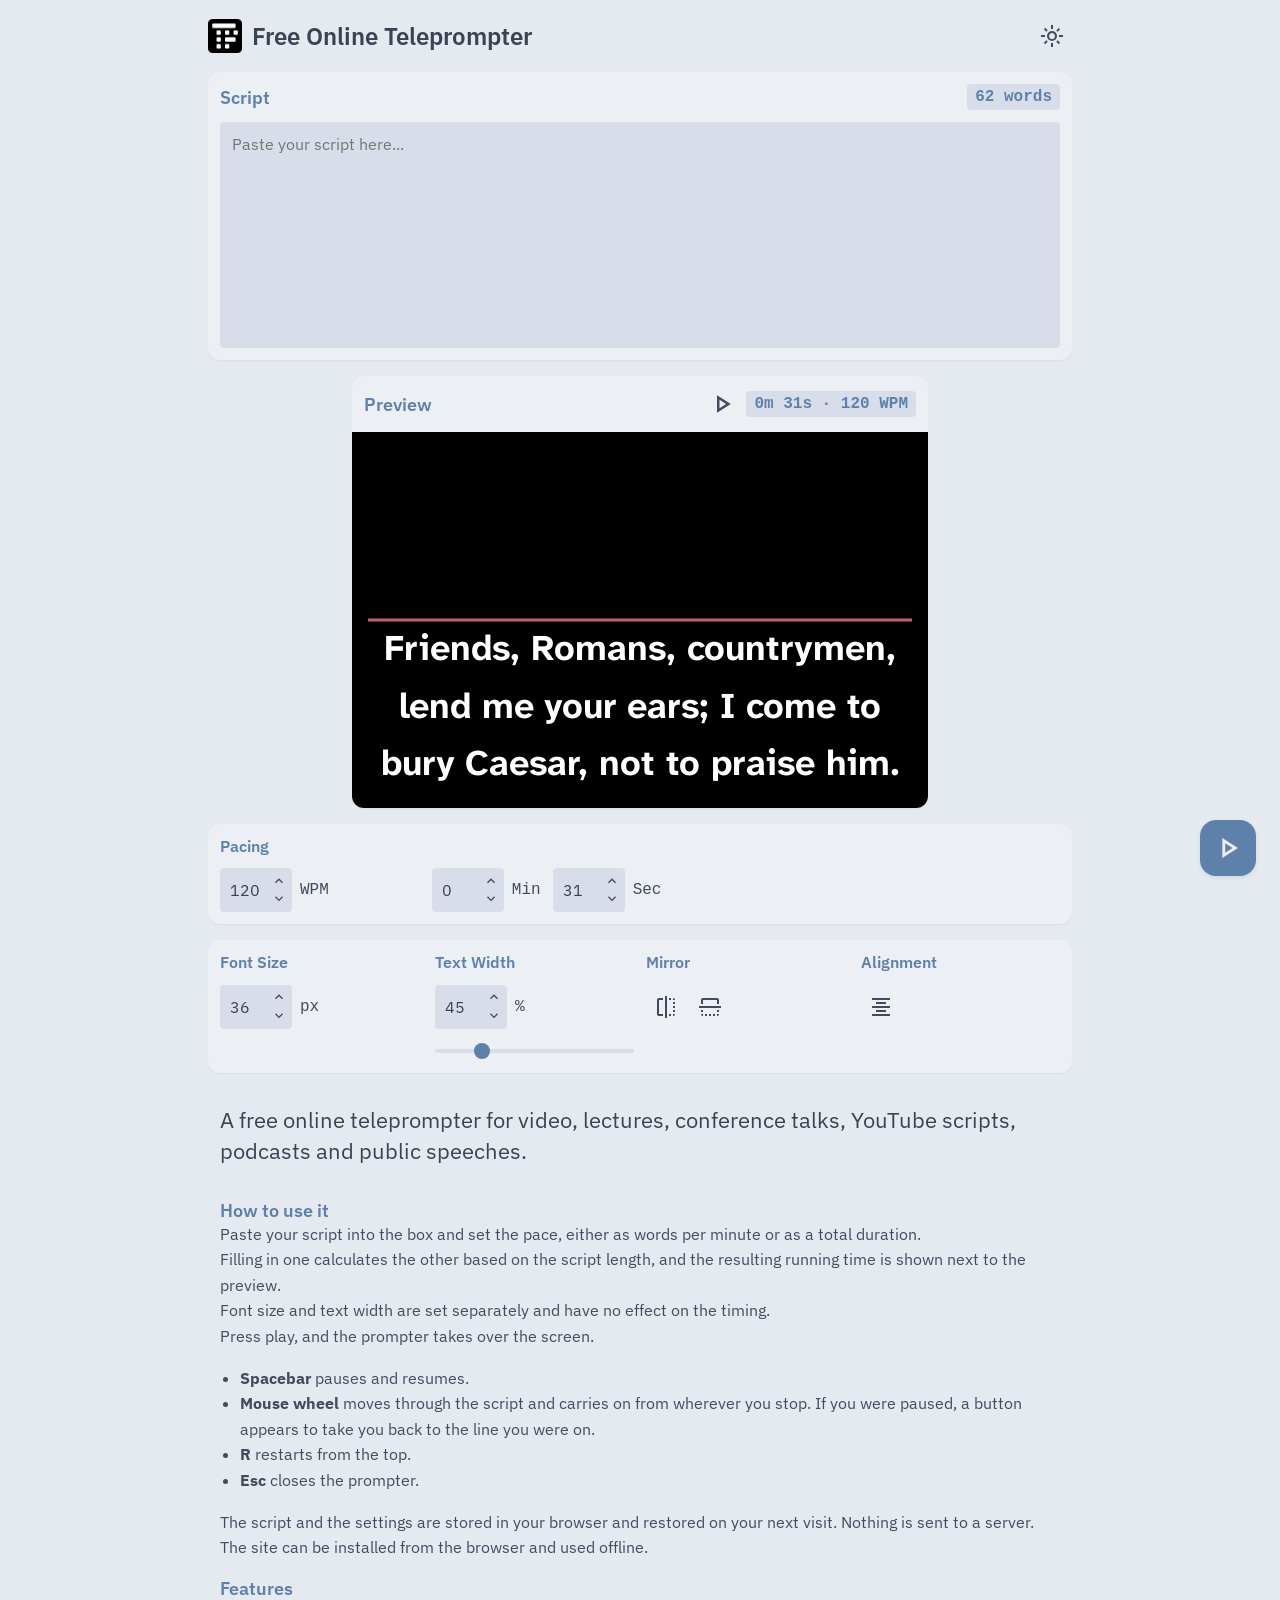
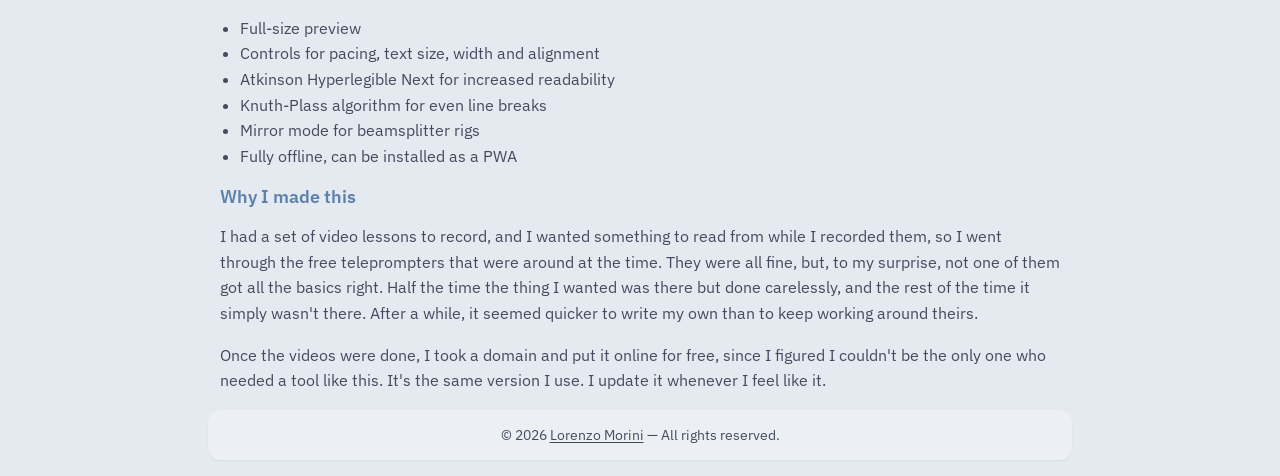
==== commit 13e8db73: "Refactor" ====
--- a/index.html
+++ b/index.html
@@ -1,211 +1,290 @@
-<!DOCTYPE html>
-<html lang="en" data-theme="dark">
-
-<head>
-    <meta charset="UTF-8">
-    <meta name="viewport" content="width=device-width, initial-scale=1.0">
-
-    <!-- Favicon -->
-    <link rel="apple-touch-icon" sizes="180x180" href="apple-touch-icon.png">
-    <link rel="icon" type="image/png" sizes="32x32" href="favicon-32x32.png">
-    <link rel="icon" type="image/png" sizes="16x16" href="favicon-16x16.png">
-    <link rel="manifest" href="manifest.json">
-    <!-- SEO Meta Tags -->
-    <title>Free Online Teleprompter | Simple Web-Based Prompter Tool</title>
-    <meta name="description" content="A simple, free, and powerful online teleprompter. Paste your script, set the speed, and start prompting. Perfect for videos, speeches, and presentations. No installation required.">
-    <meta name="keywords" content="online teleprompter, free teleprompter, web teleprompter, prompter tool, speech prompter">
-    <link rel="canonical" href="https://teleprompter.free/" />
-
-    <!-- Goat Counter Analytics -->
-    <script data-goatcounter="https://lorenzomorinidev.goatcounter.com/count" async src="//gc.zgo.at/count.js"></script>
-
-    <script>
-        (function() {
-            let mode;
-            try {
-                const settingsJSON = localStorage.getItem('teleprompterSettings');
-                if (settingsJSON) {
-                    mode = JSON.parse(settingsJSON).mode || 'dark';
-                } else {
-                    mode = window.matchMedia('(prefers-color-scheme: dark)').matches ? 'dark' : 'light';
-                }
-            } catch (e) {
-                mode = 'dark';
-            }
-            document.documentElement.setAttribute('data-theme', `nord-${mode}`);
-        })();
-    </script>
-    
-    <link rel="preload" href="fonts/ibm-plex-sans-var.woff2" as="font" type="font/woff2" crossorigin>
-    <link rel="preload" href="fonts/ibm-plex-mono-500.woff2" as="font" type="font/woff2" crossorigin>
-    <link rel="preload" href="fonts/ibm-plex-mono-700.woff2" as="font" type="font/woff2" crossorigin>
-    <link rel="preload" href="fonts/atkinson-hyperlegible-700-latin.woff2" as="font" type="font/woff2" crossorigin>
-    <link rel="preload" href="fonts/atkinson-hyperlegible-700-latin-ext.woff2" as="font" type="font/woff2" crossorigin>
-    <link rel="stylesheet" href="fonts.css">
-    <link rel="stylesheet" href="themes.css">
-    <link rel="stylesheet" href="style.css">
-
-</head>
-
-<body>
-    <!-- SVG Icon Definitions -->
-    <svg xmlns="http://www.w3.org/2000/svg" style="display: none;">
-        <symbol id="icon-align-center" viewBox="0 -960 960 960"><path d="M120-120v-80h720v80H120Zm160-160v-80h400v80H280ZM120-440v-80h720v80H120Zm160-160v-80h400v80H280ZM120-760v-80h720v80H120Z"/></symbol>
-        <symbol id="icon-align-left" viewBox="0 -960 960 960"><path d="M120-120v-80h720v80H120Zm0-160v-80h480v80H120Zm0-160v-80h720v80H120Zm0-160v-80h480v80H120Zm0-160v-80h720v80H120Z"/></symbol>
-        <symbol id="icon-close" viewBox="0 -960 960 960"><path d="m256-200-56-56 224-224-224-224 56-56 224 224 224-224 56 56-224 224 224 224-56 56-224-224-224 224Z"/></symbol>
-        <symbol id="icon-dark_mode" viewBox="0 -960 960 960"><path d="M480-120q-150 0-255-105T120-480q0-150 105-255t255-105q14 0 27.5 1t26.5 3q-41 29-65.5 75.5T444-660q0 90 63 153t153 63q55 0 101-24.5t75-65.5q2 13 3 26.5t1 27.5q0 150-105 255T480-120Zm0-80q88 0 158-48.5T740-375q-20 5-40 8t-40 3q-123 0-209.5-86.5T364-660q0-20 3-40t8-40q-78 32-126.5 102T200-480q0 116 82 198t198 82Zm-10-270Z"/></symbol>
-        <symbol id="icon-light_mode" viewBox="0 -960 960 960"><path d="M480-360q50 0 85-35t35-85q0-50-35-85t-85-35q-50 0-85 35t-35 85q0 50 35 85t85 35Zm0 80q-83 0-141.5-58.5T280-480q0-83 58.5-141.5T480-680q83 0 141.5 58.5T680-480q0 83-58.5 141.5T480-280ZM200-440H40v-80h160v80Zm720 0H760v-80h160v80ZM440-760v-160h80v160h-80Zm0 720v-160h80v160h-80ZM256-650l-101-97 57-59 96 100-52 56Zm492 496-97-101 53-55 101 97-57 59Zm-98-550 97-101 59 57-100 96-56-52ZM154-212l101-97 55 53-97 101-59-57Zm326-268Z"/></symbol>
-        <symbol id="icon-mirror" viewBox="0 -960 960 960"><path d="M480-80q-143 0-253-90T88-400h82q28 106 114 173t196 67q86 0 160-42.5T756-320H640v-80h240v240h-80v-80q-57 76-141 118T480-80Zm0-280q-50 0-85-35t-35-85q0-50 35-85t85-35q50 0 85 35t35 85q0 50-35 85t-85 35ZM80-560v-240h80v80q57-76 141-118t179-42q143 0 253 90t139 230h-82q-28-106-114-173t-196-67q-86 0-160 42.5T204-640h116v80H80Z"/></symbol>
-        <symbol id="icon-pause" viewBox="0 -960 960 960"><path d="M520-200v-560h240v560H520Zm-320 0v-560h240v560H200Zm400-80h80v-400h-80v400Zm-320 0h80v-400h-80v400Zm0-400v400-400Zm320 0v400-400Z"/></symbol>
-        <symbol id="icon-play" viewBox="0 -960 960 960"><path d="M320-200v-560l440 280-440 280Zm80-280Zm0 134 210-134-210-134v268Z"/></symbol>
-        <symbol id="icon-replay" viewBox="0 -960 960 960"><path d="M480-80q-75 0-140.5-28.5t-114-77q-48.5-48.5-77-114T120-440h80q0 117 81.5 198.5T480-160q117 0 198.5-81.5T760-440q0-117-81.5-198.5T480-720h-6l62 62-56 58-160-160 160-160 56 58-62 62h6q75 0 140.5 28.5t114 77q48.5 48.5 77 114T840-440q0 75-28.5 140.5t-77 114q-48.5 48.5-114 77T480-80Z"/></symbol>
-        <symbol id="icon-return" viewBox="0 -960 960 960"><path d="M680-160v-400H313l144 144-56 57-241-241 240-240 57 57-144 143h447v480h-80Z"/></symbol>
-    </svg>
-
-    <!-- SETUP SCREEN / MAIN APPLICATION CONTAINER -->
-    <div id="setup-container">
-        <header class="top-bar">
-            <h1>Free Online Teleprompter</h1>
-            <button id="theme-toggle-btn" class="icon-button" title="Toggle Theme">
-                <svg id="light-mode-icon"><use href="#icon-light_mode"></use></svg>
-                <svg id="dark-mode-icon"><use href="#icon-dark_mode"></use></svg>
-            </button>
-        </header>
-
-        <div class="card main-script-card">
-            <h2 class="card-title">Script</h2>
-            <div class="text-field">
-                <textarea id="script-text" placeholder="Paste your script here..." aria-label="Script Text Area"></textarea>
-            </div>
-        </div>
-
-        <div class="preview-card card">
-            <div class="preview-header">
-                <h2 class="card-title">Preview</h2>
-                <div class="preview-controls">
-                    <button id="preview-scroll-btn" class="icon-button" title="Preview Scroll Speed">
-                        <svg id="preview-play-icon"><use href="#icon-play"></use></svg>
-                        <svg id="preview-stop-icon" style="display: none;"><use href="#icon-replay"></use></svg>
-                    </button>
-                    <span id="total-time-preview">0m 0s</span>
-                </div>
-            </div>
-            <div id="text-preview"></div>
-        </div>
-        
-        <div class="card" id="pacing-controls-card">
-            <div class="control-group">
-                <h2 class="card-title">Pacing</h2>
-                <div class="pacing-fields-container">
-                    <div class="pacing-input-group">
-                        <div class="text-field">
-                            <!-- ACCESSIBILITY FIX: Added label for wpm-input -->
-                            <input type="number" id="wpm-input" value="120" min="20" step="10">
-                        </div>
-                        <label for="wpm-input" class="pacing-label">WPM</label>
-                    </div>
-                    <div class="pacing-input-group">
-                        <div class="text-field">
-                            <!-- ACCESSIBILITY FIX: Added label for time-input -->
-                            <input type="number" id="time-input" min="0.1" step="0.5">
-                        </div>
-                        <label for="time-input" class="pacing-label">Mins</label>
-                    </div>
-                </div>
-            </div>
-        </div>
-
-        <div class="card" id="font-layout-card">
-            <div class="control-group">
-                <!-- ACCESSIBILITY FIX: Converted h2 to a label for fontsize-input -->
-                <label for="fontsize-input" class="card-title">Font Size</label>
-                <div class="pacing-input-group">
-                    <div class="text-field">
-                       <input type="number" id="fontsize-input" value="36" min="16" max="200" step="2">
-                    </div>
-                    <span class="pacing-label">px</span>
-                </div>
-            </div>
-            <div class="control-group">
-                 <!-- ACCESSIBILITY FIX: Converted h2 to a label and changed wrapper to a div -->
-                 <label for="mirror-toggle" class="card-title">Mirror (M)</label>
-                 <div class="switch-container" title="Toggle Mirror Mode (M)">
-                    <input type="checkbox" id="mirror-toggle" class="switch">
-                 </div>
-            </div>
-            <div class="control-group">
-                <h2 class="card-title">Alignment</h2>
-                <div class="single-button-container">
-                    <button id="align-toggle-btn" class="icon-button" title="Toggle Text Alignment">
-                        <svg id="align-center-icon"><use href="#icon-align-center"></use></svg>
-                        <svg id="align-left-icon" style="display: none;"><use href="#icon-align-left"></use></svg>
-                    </button>
-                </div>
-            </div>
-        </div>
-
-        <div class="fab-container">
-            <button id="start-button" class="fab" title="Start Teleprompter">
-                <svg><use href="#icon-play"></use></svg>
-            </button>
-        </div>
-    </div>
-
-    <!-- DESCRIPTIVE CONTENT SECTION -->
-    <main class="content-wrapper">
-        <article class="intro-section">
-            <h2>A Simple, Free & Professional Web Teleprompter</h2>
-            <p>This tool is designed to help you speak fluently and confidently on camera, during a public speech, or for a presentation. Turn your browser into a professional <strong>speech prompter</strong> with a single click. Just paste your script, adjust the scroll speed and font size, and you're ready to go.</p>
-            <h3>How Does Our Web Teleprompter Work?</h3>
-            <p>Using our prompter tool is incredibly simple and requires no sign-up or installation:</p>
-            <ul>
-                <li><strong>Paste Your Text:</strong> Copy and paste your speech into the "Your Script" area.</li>
-                <li><strong>Customize:</strong> Set the words per minute (WPM), font size, and activate mirror mode if needed.</li>
-                <li><strong>Start Prompting:</strong> Click the Start button to begin the smooth, constant-speed text scroll.</li>
-            </ul>
-            <p>It's the perfect tool for content creators, YouTubers, students, and professionals looking for a reliable and <strong>free teleprompter</strong> solution.</p>
-        </article>
-    </main>
-
-    <!-- TELEPROMPTER SCREEN -->
-    <div id="teleprompter-display">
-        <button id="close-btn" class="icon-button prompter-ui" title="Close (Esc)">
-            <svg><use href="#icon-close"></use></svg>
-        </button>
-        <div id="teleprompter-content">
-            <div id="script-text-wrapper"></div>
-            <div id="pause-indicator"></div>
-        </div>
-        <div id="prompter-controls" class="prompter-ui">
-            <button id="return-btn" class="icon-button prompter-button" title="Return to Paused Position"><svg><use href="#icon-return"></use></svg></button>
-            <button id="restart-btn" class="icon-button prompter-button" title="Restart (R)"><svg><use href="#icon-replay"></use></svg></button>
-            <button id="play-pause-btn" class="icon-button prompter-button" title="Play/Pause (Spacebar)">
-                <svg id="play-icon"><use href="#icon-play"></use></svg>
-                <svg id="pause-icon"><use href="#icon-pause"></use></svg>
-            </button>
-            <span id="time-remaining">0:00</span>
-        </div>
-    </div>
-
-    <footer class="site-footer card">
-        © 2025 Lorenzo Morini — All rights reserved.
-    </footer>
-
-    <!-- PERFORMANCE FIX: Added defer attribute to prevent render-blocking -->
-    <script src="script.js" defer></script>
-
-    <script>
-        if ('serviceWorker' in navigator) {
-            window.addEventListener('load', () => {
-            navigator.serviceWorker.register('/sw.js')
-                .then(registration => {
-                console.log('ServiceWorker registration successful with scope: ', registration.scope);
-                })
-                .catch(error => {
-                console.log('ServiceWorker registration failed: ', error);
-                });
-            });
-        }
-        </script>
-</body>
+<!DOCTYPE html>
+<html lang="en" data-theme="dark">
+
+<head>
+    <meta charset="UTF-8">
+    <meta name="viewport" content="width=device-width, initial-scale=1.0">
+
+    <!-- Favicon -->
+    <link rel="apple-touch-icon" sizes="180x180" href="apple-touch-icon.png">
+    <link rel="icon" type="image/png" sizes="32x32" href="favicon-32x32.png">
+    <link rel="icon" type="image/png" sizes="16x16" href="favicon-16x16.png">
+    <link rel="manifest" href="manifest.json">
+    <!-- SEO Meta Tags -->
+    <title>Free Online Teleprompter | Pause, Rewind, Works Offline</title>
+    <meta name="description" content="A free teleprompter that runs in your browser. Set the pace by words per minute or by total duration, pause and scroll back mid-take, mirror the text for a beamsplitter, and keep using it with no connection. No account, and the script stays on your device.">
+    <meta name="keywords" content="online teleprompter, free teleprompter, offline teleprompter, mirrored teleprompter, words per minute teleprompter, prompter for video">
+    <link rel="canonical" href="https://teleprompter.free/" />
+
+    <!-- Goat Counter Analytics -->
+    <script data-goatcounter="https://lorenzomorinidev.goatcounter.com/count" async src="//gc.zgo.at/count.js"></script>
+
+    <script>
+        (function() {
+            let mode;
+            try {
+                const settingsJSON = localStorage.getItem('teleprompterSettings');
+                if (settingsJSON) {
+                    mode = JSON.parse(settingsJSON).mode || 'dark';
+                } else {
+                    mode = window.matchMedia('(prefers-color-scheme: dark)').matches ? 'dark' : 'light';
+                }
+            } catch (e) {
+                mode = 'dark';
+            }
+            document.documentElement.setAttribute('data-theme', `nord-${mode}`);
+        })();
+    </script>
+    
+    <link rel="preload" href="fonts/ibm-plex-sans-var.woff2" as="font" type="font/woff2" crossorigin>
+    <link rel="preload" href="fonts/ibm-plex-mono-500.woff2" as="font" type="font/woff2" crossorigin>
+    <link rel="preload" href="fonts/ibm-plex-mono-700.woff2" as="font" type="font/woff2" crossorigin>
+    <link rel="preload" href="fonts/atkinson-hyperlegible-next-700-latin.woff2" as="font" type="font/woff2" crossorigin>
+    <link rel="preload" href="fonts/atkinson-hyperlegible-next-700-latin-ext.woff2" as="font" type="font/woff2" crossorigin>
+    <link rel="stylesheet" href="fonts.css">
+    <link rel="stylesheet" href="themes.css">
+    <link rel="stylesheet" href="style.css">
+
+</head>
+
+<body>
+    <!-- SVG Icon Definitions -->
+    <svg xmlns="http://www.w3.org/2000/svg" style="display: none;">
+        <symbol id="icon-align-center" viewBox="0 -960 960 960"><path d="M120-120v-80h720v80H120Zm160-160v-80h400v80H280ZM120-440v-80h720v80H120Zm160-160v-80h400v80H280ZM120-760v-80h720v80H120Z"/></symbol>
+        <symbol id="icon-align-left" viewBox="0 -960 960 960"><path d="M120-120v-80h720v80H120Zm0-160v-80h480v80H120Zm0-160v-80h720v80H120Zm0-160v-80h480v80H120Zm0-160v-80h720v80H120Z"/></symbol>
+        <symbol id="icon-close" viewBox="0 -960 960 960"><path d="m256-200-56-56 224-224-224-224 56-56 224 224 224-224 56 56-224 224 224 224-56 56-224-224-224 224Z"/></symbol>
+        <symbol id="icon-dark_mode" viewBox="0 -960 960 960"><path d="M480-120q-150 0-255-105T120-480q0-150 105-255t255-105q14 0 27.5 1t26.5 3q-41 29-65.5 75.5T444-660q0 90 63 153t153 63q55 0 101-24.5t75-65.5q2 13 3 26.5t1 27.5q0 150-105 255T480-120Zm0-80q88 0 158-48.5T740-375q-20 5-40 8t-40 3q-123 0-209.5-86.5T364-660q0-20 3-40t8-40q-78 32-126.5 102T200-480q0 116 82 198t198 82Zm-10-270Z"/></symbol>
+        <symbol id="icon-light_mode" viewBox="0 -960 960 960"><path d="M480-360q50 0 85-35t35-85q0-50-35-85t-85-35q-50 0-85 35t-35 85q0 50 35 85t85 35Zm0 80q-83 0-141.5-58.5T280-480q0-83 58.5-141.5T480-680q83 0 141.5 58.5T680-480q0 83-58.5 141.5T480-280ZM200-440H40v-80h160v80Zm720 0H760v-80h160v80ZM440-760v-160h80v160h-80Zm0 720v-160h80v160h-80ZM256-650l-101-97 57-59 96 100-52 56Zm492 496-97-101 53-55 101 97-57 59Zm-98-550 97-101 59 57-100 96-56-52ZM154-212l101-97 55 53-97 101-59-57Zm326-268Z"/></symbol>
+        <!-- Material Symbols "keyboard_arrow_up"/"down", for the field steppers -->
+        <symbol id="icon-step_up" viewBox="0 -960 960 960"><path d="M480-528 296-344l-56-56 240-240 240 240-56 56-184-184Z"/></symbol>
+        <symbol id="icon-step_down" viewBox="0 -960 960 960"><path d="M480-344 240-584l56-56 184 184 184-184 56 56-240 240Z"/></symbol>
+        <!-- Material Symbols "flip"; the vertical button rotates it 90deg -->
+        <symbol id="icon-flip" viewBox="0 -960 960 960"><path d="M360-120H200q-33 0-56.5-23.5T120-200v-560q0-33 23.5-56.5T200-840h160v80H200v560h160v80Zm80 80v-880h80v880h-80Zm160-80v-80h80v80h-80Zm0-640v-80h80v80h-80Zm160 640v-80h80q0 33-23.5 56.5T760-120Zm0-160v-80h80v80h-80Zm0-160v-80h80v80h-80Zm0-160v-80h80v80h-80Zm0-160v-80q33 0 56.5 23.5T840-760h-80Z"/></symbol>
+        <symbol id="icon-mirror" viewBox="0 -960 960 960"><path d="M480-80q-143 0-253-90T88-400h82q28 106 114 173t196 67q86 0 160-42.5T756-320H640v-80h240v240h-80v-80q-57 76-141 118T480-80Zm0-280q-50 0-85-35t-35-85q0-50 35-85t85-35q50 0 85 35t35 85q0 50-35 85t-85 35ZM80-560v-240h80v80q57-76 141-118t179-42q143 0 253 90t139 230h-82q-28-106-114-173t-196-67q-86 0-160 42.5T204-640h116v80H80Z"/></symbol>
+        <symbol id="icon-pause" viewBox="0 -960 960 960"><path d="M520-200v-560h240v560H520Zm-320 0v-560h240v560H200Zm400-80h80v-400h-80v400Zm-320 0h80v-400h-80v400Zm0-400v400-400Zm320 0v400-400Z"/></symbol>
+        <symbol id="icon-play" viewBox="0 -960 960 960"><path d="M320-200v-560l440 280-440 280Zm80-280Zm0 134 210-134-210-134v268Z"/></symbol>
+        <symbol id="icon-replay" viewBox="0 -960 960 960"><path d="M480-80q-75 0-140.5-28.5t-114-77q-48.5-48.5-77-114T120-440h80q0 117 81.5 198.5T480-160q117 0 198.5-81.5T760-440q0-117-81.5-198.5T480-720h-6l62 62-56 58-160-160 160-160 56 58-62 62h6q75 0 140.5 28.5t114 77q48.5 48.5 77 114T840-440q0 75-28.5 140.5t-77 114q-48.5 48.5-114 77T480-80Z"/></symbol>
+        <symbol id="icon-return" viewBox="0 -960 960 960"><path d="M680-160v-400H313l144 144-56 57-241-241 240-240 57 57-144 143h447v480h-80Z"/></symbol>
+    </svg>
+
+    <!-- SETUP SCREEN / MAIN APPLICATION CONTAINER -->
+    <div id="setup-container">
+        <header class="top-bar">
+            <h1><img class="title-icon" src="favicon.png" alt="" width="160" height="160">Free Online Teleprompter</h1>
+            <button id="theme-toggle-btn" class="icon-button" title="Toggle Theme">
+                <svg id="light-mode-icon"><use href="#icon-light_mode"></use></svg>
+                <svg id="dark-mode-icon"><use href="#icon-dark_mode"></use></svg>
+            </button>
+        </header>
+
+        <div class="card main-script-card">
+            <div class="card-header">
+                <h2 class="card-title">Script</h2>
+                <span id="word-count">0 words</span>
+            </div>
+            <div class="text-field">
+                <textarea id="script-text" placeholder="Paste your script here..." aria-label="Script Text Area"></textarea>
+            </div>
+        </div>
+
+        <div class="preview-card card">
+            <div class="preview-header">
+                <h2 class="card-title">Preview</h2>
+                <div class="preview-controls">
+                    <button id="preview-scroll-btn" class="icon-button" title="Preview Scroll Speed">
+                        <svg id="preview-play-icon"><use href="#icon-play"></use></svg>
+                        <svg id="preview-stop-icon" style="display: none;"><use href="#icon-replay"></use></svg>
+                    </button>
+                    <span id="total-time-preview">0m 0s</span>
+                </div>
+            </div>
+            <div class="preview-viewport">
+                <div id="text-preview">
+                    <div id="text-preview-text"></div>
+                </div>
+                <div class="reading-line"></div>
+            </div>
+        </div>
+        
+        <div class="card" id="pacing-controls-card">
+            <div class="control-group">
+                <h2 class="card-title">Pacing</h2>
+                <div class="pacing-fields-container">
+                    <div class="pacing-input-group">
+                        <div class="text-field has-stepper">
+                            <!-- ACCESSIBILITY FIX: Added label for wpm-input -->
+                            <input type="number" id="wpm-input" value="120" min="0" max="999" step="10">
+                            <span class="stepper">
+                                <button type="button" class="step-btn" data-step="up" tabindex="-1" aria-label="More words per minute"><svg><use href="#icon-step_up"></use></svg></button>
+                                <button type="button" class="step-btn" data-step="down" tabindex="-1" aria-label="Less words per minute"><svg><use href="#icon-step_down"></use></svg></button>
+                            </span>
+                        </div>
+                        <label for="wpm-input" class="pacing-label">WPM</label>
+                    </div>
+                    <div class="duration-fields">
+                        <div class="pacing-input-group">
+                            <div class="text-field has-stepper">
+                                <input type="number" id="time-input" min="0" step="1" placeholder="0">
+                                <span class="stepper">
+                                    <button type="button" class="step-btn" data-step="up" tabindex="-1" aria-label="More minutes"><svg><use href="#icon-step_up"></use></svg></button>
+                                    <button type="button" class="step-btn" data-step="down" tabindex="-1" aria-label="Less minutes"><svg><use href="#icon-step_down"></use></svg></button>
+                                </span>
+                            </div>
+                            <label for="time-input" class="pacing-label">Min</label>
+                        </div>
+                        <div class="pacing-input-group">
+                            <div class="text-field has-stepper">
+                                <input type="number" id="seconds-input" min="0" max="59" step="5" placeholder="0">
+                                <span class="stepper">
+                                    <button type="button" class="step-btn" data-step="up" tabindex="-1" aria-label="More seconds"><svg><use href="#icon-step_up"></use></svg></button>
+                                    <button type="button" class="step-btn" data-step="down" tabindex="-1" aria-label="Less seconds"><svg><use href="#icon-step_down"></use></svg></button>
+                                </span>
+                            </div>
+                            <label for="seconds-input" class="pacing-label">Sec</label>
+                        </div>
+                    </div>
+                </div>
+            </div>
+        </div>
+
+        <div class="card" id="font-layout-card">
+            <div class="control-row">
+                <div class="control-group">
+                    <label for="fontsize-input" class="card-title">Font Size</label>
+                    <div class="pacing-input-group">
+                        <div class="text-field has-stepper">
+                           <input type="number" id="fontsize-input" value="36" min="16" max="200" step="2">
+                           <span class="stepper">
+                               <button type="button" class="step-btn" data-step="up" tabindex="-1" aria-label="More font size"><svg><use href="#icon-step_up"></use></svg></button>
+                               <button type="button" class="step-btn" data-step="down" tabindex="-1" aria-label="Less font size"><svg><use href="#icon-step_down"></use></svg></button>
+                           </span>
+                        </div>
+                        <span class="pacing-label">px</span>
+                    </div>
+                </div>
+                <div class="control-group" id="width-control">
+                    <label for="width-input" class="card-title">Text Width</label>
+                    <div class="pacing-input-group">
+                        <div class="text-field has-stepper">
+                           <input type="number" id="width-input" value="45" min="30" max="100" step="5">
+                           <span class="stepper">
+                               <button type="button" class="step-btn" data-step="up" tabindex="-1" aria-label="More text width"><svg><use href="#icon-step_up"></use></svg></button>
+                               <button type="button" class="step-btn" data-step="down" tabindex="-1" aria-label="Less text width"><svg><use href="#icon-step_down"></use></svg></button>
+                           </span>
+                        </div>
+                        <span class="pacing-label">%</span>
+                    </div>
+                    <input type="range" id="width-slider" class="slider" min="30" max="100" step="5" value="45" aria-label="Text Width">
+                </div>
+            </div>
+            <div class="control-row">
+                <div class="control-group" id="mirror-control">
+                    <h2 class="card-title">Mirror</h2>
+                    <div class="single-button-container mirror-buttons">
+                        <button id="mirror-h-btn" class="icon-button" title="Mirror left to right" aria-pressed="false">
+                            <svg><use href="#icon-flip"></use></svg>
+                        </button>
+                        <button id="mirror-v-btn" class="icon-button" title="Mirror top to bottom" aria-pressed="false">
+                            <svg><use href="#icon-flip"></use></svg>
+                        </button>
+                    </div>
+                </div>
+                <div class="control-group" id="alignment-control">
+                    <h2 class="card-title">Alignment</h2>
+                    <div class="single-button-container">
+                        <button id="align-toggle-btn" class="icon-button" title="Toggle Text Alignment">
+                            <svg id="align-center-icon"><use href="#icon-align-center"></use></svg>
+                            <svg id="align-left-icon" style="display: none;"><use href="#icon-align-left"></use></svg>
+                        </button>
+                    </div>
+                </div>
+            </div>
+        </div>
+
+        <div class="fab-container">
+            <button id="start-button" class="fab" title="Start Teleprompter">
+                <svg><use href="#icon-play"></use></svg>
+            </button>
+        </div>
+    </div>
+
+    <!-- DESCRIPTIVE CONTENT SECTION -->
+    <main class="content-wrapper">
+        <article class="intro-section">
+            <p class="lede">A free online teleprompter for video, lectures, conference talks, YouTube scripts, podcasts and public speeches.</p>
+
+            <h2>How to use it</h2>
+            <p class="line">Paste your script into the box and set the pace, either as words per minute or as a total duration.</p>
+            <p class="line">Filling in one calculates the other based on the script length, and the resulting running time is shown next to the preview.</p>
+            <p class="line">Font size and text width are set separately and have no effect on the timing.</p>
+            <p class="line">Press play, and the prompter takes over the screen.</p>
+            <ul>
+                <li><strong>Spacebar</strong> pauses and resumes.</li>
+                <li><strong>Mouse wheel</strong> moves through the script and carries on from wherever you stop. If you were paused, a button appears to take you back to the line you were on.</li>
+                <li><strong>R</strong> restarts from the top.</li>
+                <li><strong>Esc</strong> closes the prompter.</li>
+            </ul>
+            <p>The script and the settings are stored in your browser and restored on your next visit. Nothing is sent to a server. The site can be installed from the browser and used offline.</p>
+
+            <h2>Features</h2>
+            <ul>
+                <li>Full-size preview</li>
+                <li>Controls for pacing, text size, width and alignment</li>
+                <li>Atkinson Hyperlegible Next for increased readability</li>
+                <li>Knuth-Plass algorithm for even line breaks</li>
+                <li>Mirror mode for beamsplitter rigs</li>
+                <li>Fully offline, can be installed as a PWA</li>
+            </ul>
+
+            <h2>Why I made this</h2>
+            <p>I had a set of video lessons to record, and I wanted something to read from while I recorded them, so I went through the free teleprompters that were around at the time. They were all fine, but, to my surprise, not one of them got all the basics right. Half the time the thing I wanted was there but done carelessly, and the rest of the time it simply wasn't there. After a while, it seemed quicker to write my own than to keep working around theirs.</p>
+            <p>Once the videos were done, I took a domain and put it online for free, since I figured I couldn't be the only one who needed a tool like this. It's the same version I use. I update it whenever I feel like it.</p>
+        </article>
+    </main>
+
+    <!-- TELEPROMPTER SCREEN -->
+    <div id="teleprompter-display">
+        <div id="teleprompter-content">
+            <div id="script-text-wrapper"></div>
+            <div id="pause-indicator"></div>
+        </div>
+    </div>
+
+    <!-- Kept outside the prompter so mirroring the screen never flips the controls -->
+    <div id="prompter-ui-layer">
+        <button id="close-btn" class="icon-button prompter-ui" title="Close (Esc)">
+            <svg><use href="#icon-close"></use></svg>
+        </button>
+        <div id="prompter-controls" class="prompter-ui">
+            <button id="return-btn" class="icon-button prompter-button" title="Return to Paused Position" disabled><svg><use href="#icon-return"></use></svg></button>
+            <button id="restart-btn" class="icon-button prompter-button" title="Restart (R)"><svg><use href="#icon-replay"></use></svg></button>
+            <button id="play-pause-btn" class="icon-button prompter-button" title="Play/Pause (Spacebar)">
+                <svg id="play-icon"><use href="#icon-play"></use></svg>
+                <svg id="pause-icon"><use href="#icon-pause"></use></svg>
+            </button>
+            <span id="time-remaining">0:00</span>
+        </div>
+    </div>
+
+    <footer class="site-footer card">
+        © 2026 <a href="https://lorenzomorini.dev/">Lorenzo Morini</a> — All rights reserved.
+    </footer>
+
+    <!-- PERFORMANCE FIX: Added defer attribute to prevent render-blocking -->
+    <script src="script.js" defer></script>
+
+    <script>
+        if ('serviceWorker' in navigator) {
+            window.addEventListener('load', () => {
+            navigator.serviceWorker.register('/sw.js')
+                .then(registration => {
+                console.log('ServiceWorker registration successful with scope: ', registration.scope);
+                })
+                .catch(error => {
+                console.log('ServiceWorker registration failed: ', error);
+                });
+            });
+        }
+        </script>
+</body>
 </html>
--- a/fonts.css
+++ b/fonts.css
@@ -27,20 +27,20 @@
 
 @font-face {
     /* latin-ext */
-    font-family: 'Atkinson Hyperlegible';
+    font-family: 'Atkinson Hyperlegible Next';
     font-style: normal;
     font-weight: 700;
     font-display: block;
-    src: url('fonts/atkinson-hyperlegible-700-latin-ext.woff2') format('woff2');
+    src: url('fonts/atkinson-hyperlegible-next-700-latin-ext.woff2') format('woff2');
     unicode-range: U+0100-02BA, U+02BD-02C5, U+02C7-02CC, U+02CE-02D7, U+02DD-02FF, U+0304, U+0308, U+0329, U+1D00-1DBF, U+1E00-1E9F, U+1EF2-1EFF, U+2020, U+20A0-20AB, U+20AD-20C0, U+2113, U+2C60-2C7F, U+A720-A7FF;
 }
 
 @font-face {
     /* latin */
-    font-family: 'Atkinson Hyperlegible';
+    font-family: 'Atkinson Hyperlegible Next';
     font-style: normal;
     font-weight: 700;
     font-display: block;
-    src: url('fonts/atkinson-hyperlegible-700-latin.woff2') format('woff2');
+    src: url('fonts/atkinson-hyperlegible-next-700-latin.woff2') format('woff2');
     unicode-range: U+0000-00FF, U+0131, U+0152-0153, U+02BB-02BC, U+02C6, U+02DA, U+02DC, U+0304, U+0308, U+0329, U+2000-206F, U+20AC, U+2122, U+2191, U+2193, U+2212, U+2215, U+FEFF, U+FFFD;
 }
--- a/style.css
+++ b/style.css
@@ -5,9 +5,23 @@
     --shadow-5: 0px 8px 10px rgba(0, 0, 0, 0.14), 0px 3px 14px rgba(0, 0, 0, 0.12), 0px 5px 5px rgba(0, 0, 0, 0.2);
     --font-family: 'IBM Plex Sans', sans-serif;
     --font-family-mono: 'IBM Plex Mono', monospace;
-    --font-family-prompter: 'Atkinson Hyperlegible', sans-serif;
+    --font-family-prompter: 'Atkinson Hyperlegible Next', sans-serif;
     --ease: 150ms ease-in-out;
+    /* Everything that changes with the theme, in one place: any rule that gives
+       an element its own transition drops the ones it does not name, and the
+       element then snaps to the new theme while the rest of the page fades. */
+    --theme-transition: background-color var(--ease), color var(--ease), fill var(--ease), box-shadow var(--ease), outline-color var(--ease), border-color var(--ease);
+    /* Overshoots and settles, so a size change reads as movement, not a jump */
+    --ease-bounce: 150ms cubic-bezier(0.34, 1.56, 0.64, 1);
     --prompter-ui-on-background: #E3E3E3;
+    --text-width: 45%;
+    /* The same width as a bare number, for the arithmetic percentages cannot do */
+    --text-fraction: 0.45;
+    --text-inset: 16px;
+    /* The width of the page's column of cards. Named, because the preview's own
+       header is held to it as well, and the two must agree. */
+    --column: 864px;
+    --card-radius: 12px;
 }
 
 [data-theme$="-dark"] {
@@ -21,7 +35,7 @@
     box-sizing: border-box;
     scrollbar-width: thin;
     scrollbar-color: var(--m3-color-primary) transparent;
-    transition: background-color var(--ease), color var(--ease), fill var(--ease), box-shadow var(--ease);
+    transition: var(--theme-transition);
 }
 
 body {
@@ -29,7 +43,27 @@
     font-family: var(--font-family);
     background-color: var(--m3-color-background);
     color: var(--m3-color-on-surface);
-    padding: 16px;
+    /* The scrollbar takes its width off the right of the page, so the same width
+       is given back on the left: the middle of the content is then the middle of
+       the screen, which is where the prompter puts its own text. 100vw is the
+       screen, 100% is what the bar leaves, so the difference is the bar - and it
+       is zero on anything with overlay scrollbars, with no query to ask. */
+    padding: 16px 16px 16px calc(16px + 100vw - 100%);
+}
+
+/* The preview at 100% is a full screen wide, which is wider than what the bar
+   leaves, so its last strip falls under the bar where nothing is ever seen.
+   Clipped rather than hidden: hidden leaves a box the browser can still scroll
+   sideways on its own when something takes focus, and the page would sit a few
+   pixels off and stay there. */
+body {
+    overflow-x: clip;
+}
+
+/* The prompter is the whole screen and scrolls itself, so the page behind it
+   has nothing to offer: no bar, and no chance of scrolling underneath. */
+html.is-prompting {
+    overflow: hidden;
 }
 
 input,
@@ -50,8 +84,23 @@
     cursor: default;
 }
 
+h2,
+.card-title {
+    color: var(--m3-color-primary);
+}
+
 h1 {
-    font-size: 24px;
+    font-size: clamp(20px, 5vw, 24px);
+    color: var(--m3-color-on-surface);
+    display: flex;
+    align-items: center;
+    gap: 10px;
+}
+
+.title-icon {
+    width: 34px;
+    height: 34px;
+    flex-shrink: 0;
 }
 
 h2 {
@@ -78,15 +127,19 @@
     align-items: center;
 }
 
+/* A fixed column, sized to match the preview at the default text width on a
+   1920 screen: 45% of it. Fixed and not a share of the window, because there is
+   no reason for the controls to get narrower every time the window does - they
+   only fill the window once it is narrower than the column itself. */
 .top-bar,
 .card,
 .content-wrapper {
     width: 100%;
-    max-width: 800px;
+    max-width: var(--column);
 }
 
 .top-bar {
-    padding: 16px 0;
+    padding: 0 0 16px;
     display: flex;
     justify-content: space-between;
     align-items: center;
@@ -96,7 +149,7 @@
     margin-bottom: 16px;
     background-color: var(--m3-color-surface);
     padding: 12px;
-    border-radius: 12px;
+    border-radius: var(--card-radius);
     box-shadow: var(--shadow-1);
 }
 
@@ -107,28 +160,90 @@
     gap: 12px;
 }
 
+/* Equal columns, so the four control labels sit at even intervals */
+.control-row {
+    flex: 1 1 320px;
+    display: grid;
+    grid-template-columns: 1fr 1fr;
+    gap: 16px;
+    min-width: 0;
+}
+
 .control-group {
     flex: 1;
-    min-width: 140px;
+    min-width: 0;
     display: flex;
     flex-direction: column;
     gap: 12px;
 }
 
+/* Options sit at the top of their column, all on one line: only the width
+   slider adds a second row underneath. */
+#font-layout-card .pacing-input-group,
+#font-layout-card .switch-container,
+#font-layout-card .single-button-container {
+    display: flex;
+    align-items: center;
+    align-self: stretch;
+    margin-block: 0;
+    min-height: 45px;
+}
+
 .main-script-card,
 .preview-card {
-    min-height: 250px;
+    min-height: 220px;
     display: flex;
     flex-direction: column;
     gap: 12px;
 }
 
 .main-script-card {
-    height: 40vh;
-}
-
+    height: 32vh;
+}
+
+/* The preview box stands in for the screen, so its card is as wide a slice of
+   the window as the text is: at 60% it is a card sitting in the page, at 100%
+   it is the window itself. The width is the body's own width plus the padding
+   it cancels, times the setting, which is why the fraction exists. Centring is
+   the container's, and flex centring lets the full-bleed case hang over both
+   edges evenly. */
 .preview-card {
-    height: 35vh;
+    height: 48vh;
+    max-width: none;
+    width: calc(100vw * var(--text-fraction));
+    padding: 0;
+    transition: var(--theme-transition), width var(--ease-bounce), border-radius var(--ease);
+}
+
+/* Rounded corners flush against the window edge just look broken */
+.preview-card.is-full-bleed {
+    border-radius: 0;
+}
+
+/* However wide the preview grows, its title and its clock stay inside the same
+   column as the cards above, so they line up with them instead of drifting out
+   to the edges of the screen. */
+.preview-card .preview-header {
+    width: 100%;
+    max-width: var(--column);
+    margin-inline: auto;
+    padding: 12px 12px 0;
+}
+
+/* The rounding lives here rather than on the card, so that clipping the black
+   box to it does not also clip a header that has run out of room and spilled. */
+.preview-viewport {
+    position: relative;
+    flex-grow: 1;
+    display: flex;
+    min-height: 0;
+    overflow: hidden;
+    border-end-start-radius: var(--card-radius);
+    border-end-end-radius: var(--card-radius);
+}
+
+.preview-card.is-full-bleed .preview-viewport {
+    border-radius: 0;
 }
 
 /* --- Forms & inputs --- */
@@ -157,6 +272,8 @@
     resize: none;
 }
 
+/* The browser's own spin buttons take no styling worth the name, so each field
+   carries its own pair instead: same job, same step, the app's colours. */
 input[type=number] {
     appearance: textfield;
 }
@@ -167,6 +284,63 @@
     margin: 0;
 }
 
+.text-field.has-stepper {
+    position: relative;
+}
+
+.text-field.has-stepper input {
+    padding-inline: 10px 24px;
+}
+
+.stepper {
+    position: absolute;
+    inset: 4px 4px 4px auto;
+    width: 18px;
+    display: flex;
+    flex-direction: column;
+    gap: 1px;
+}
+
+.step-btn {
+    flex: 1;
+    display: flex;
+    align-items: center;
+    justify-content: center;
+    padding: 0;
+    border: 0;
+    border-radius: 3px;
+    background-color: transparent;
+    color: var(--m3-color-on-surface-variant);
+    cursor: pointer;
+}
+
+.step-btn:hover {
+    background-color: var(--m3-color-primary);
+    color: var(--m3-color-on-primary);
+}
+
+.step-btn svg {
+    width: 16px;
+    height: 16px;
+    fill: currentColor;
+    pointer-events: none;
+}
+
+/* A spin control is a mouse affordance: the browser's own does not appear on a
+   phone either, a target this small cannot be hit with a thumb, and it would
+   sit right where the caret goes. Where no pointer is fine, the field is a
+   plain field and the numeric keypad does the work. Not a width breakpoint:
+   a narrow window on a desktop still has a mouse, a large tablet still has not. */
+@media not all and (any-pointer: fine) {
+    .stepper {
+        display: none;
+    }
+
+    .text-field.has-stepper input {
+        padding-inline: 12px;
+    }
+}
+
 .pacing-fields-container,
 .pacing-input-group,
 .single-button-container {
@@ -175,8 +349,19 @@
     align-items: center;
 }
 
+/* Wide gap so WPM never looks like a label for the duration next to it; it
+   narrows before the row is forced to wrap on small screens. The percentage is
+   of this row's own width, so the spacing answers to the card: measured against
+   the viewport it kept growing after the card had stopped at its max width. */
 .pacing-fields-container {
-    gap: 16px;
+    gap: clamp(28px, 13.4%, 104px);
+    flex-wrap: wrap;
+}
+
+.duration-fields {
+    display: flex;
+    align-items: center;
+    gap: 12px;
 }
 
 .pacing-input-group {
@@ -184,13 +369,70 @@
 }
 
 .pacing-input-group .text-field {
-    max-width: 80px;
+    flex: 0 0 72px;
+    max-width: 72px;
+}
+
+.pacing-input-group input {
+    min-width: 0;
 }
 
 .pacing-label {
     font-family: var(--font-family-mono);
     font-weight: 500;
     color: var(--m3-color-on-surface-variant);
+}
+
+/* --- Slider --- */
+.slider {
+    width: 100%;
+    min-width: 64px;
+    height: 20px;
+    margin: 0;
+    padding: 0;
+    appearance: none;
+    background: transparent;
+    cursor: pointer;
+}
+
+.slider::-webkit-slider-runnable-track {
+    height: 4px;
+    border-radius: 2px;
+    background-color: var(--m3-color-surface-variant);
+}
+
+.slider::-webkit-slider-thumb {
+    appearance: none;
+    width: 16px;
+    height: 16px;
+    margin-top: -6px;
+    border: 0;
+    border-radius: 50%;
+    background-color: var(--m3-color-primary);
+}
+
+.slider::-moz-range-track {
+    height: 4px;
+    border-radius: 2px;
+    background-color: var(--m3-color-surface-variant);
+}
+
+.slider::-moz-range-thumb {
+    width: 16px;
+    height: 16px;
+    border: 0;
+    border-radius: 50%;
+    background-color: var(--m3-color-primary);
+}
+
+.slider:hover::-webkit-slider-thumb,
+.slider:focus-visible::-webkit-slider-thumb {
+    box-shadow: 0 0 0 6px color-mix(in srgb, var(--m3-color-primary) 25%, transparent);
+}
+
+.slider:hover::-moz-range-thumb,
+.slider:focus-visible::-moz-range-thumb {
+    box-shadow: 0 0 0 6px color-mix(in srgb, var(--m3-color-primary) 25%, transparent);
 }
 
 /* --- Switch --- */
@@ -239,6 +481,9 @@
     justify-content: center;
     width: 40px;
     height: 40px;
+    /* The browser's own button padding would eat into the glyph on any button
+       smaller than 40px, squashing it rather than centring it. */
+    padding: 0;
     background-color: transparent;
     border: 0;
     border-radius: 50%;
@@ -255,7 +500,10 @@
     fill: var(--m3-color-on-surface-variant);
 }
 
-.prompter-ui .icon-button svg {
+/* Descendant and self alike: the close button carries the class itself, the
+   transport buttons sit inside a bar that carries it. The prompter screen is
+   black in either theme, so these do not follow the theme at all. */
+.prompter-ui svg {
     fill: var(--prompter-ui-on-background);
 }
 
@@ -287,8 +535,8 @@
 }
 
 .fab svg {
-    width: 28px;
-    height: 28px;
+    width: 34px;
+    height: 34px;
     fill: var(--m3-color-on-primary);
 }
 
@@ -298,11 +546,27 @@
     display: none;
 }
 
-/* --- Preview --- */
+/* --- Card headers --- */
+/* A title on the left, a readout on the right: the word count over the script
+   and the running time over the preview are the same thing in two places.
+
+   Side by side while they fit; when they stop fitting the readout drops onto a
+   line of its own under the title, which is the last arrangement that is still
+   readable. Neither is allowed to shrink or to break mid-figure: past that
+   point they run past the edge rather than turn into a squashed mess. */
+.card-header,
 .preview-header {
     display: flex;
+    flex-wrap: wrap;
     justify-content: space-between;
     align-items: center;
+    gap: 4px 12px;
+}
+
+.preview-controls,
+.card-header .card-title,
+.preview-header .card-title {
+    flex-shrink: 0;
 }
 
 .preview-controls {
@@ -311,17 +575,25 @@
     gap: 8px;
 }
 
+/* The glyph is the standard size, the button is not: a 40px one would set the
+   height of the whole header row for no reason. */
 #preview-scroll-btn {
     width: 32px;
     height: 32px;
 }
 
-#preview-scroll-btn svg {
-    width: 20px;
-    height: 20px;
-}
-
-#total-time-preview {
+/* Play carries the same weight over its own replay icon as it does in the
+   prompter's bar, where it stands a quarter larger than the buttons beside it. */
+#preview-play-icon {
+    width: 30px;
+    height: 30px;
+}
+
+#total-time-preview,
+#word-count {
+    white-space: nowrap;
+    cursor: default;
+    user-select: none;
     font-family: var(--font-family-mono);
     font-weight: 700;
     color: var(--m3-color-primary);
@@ -331,35 +603,97 @@
 }
 
 /* --- Prompter text surfaces --- */
-#text-preview,
+/* The preview box stands for the screen, so both text surfaces share the same
+   typography and the same width rule: 100% is the full screen in both. */
+#text-preview-text,
 #script-text-wrapper {
     font-family: var(--font-family-prompter);
     font-weight: 700;
     white-space: pre-line;
     user-select: none;
+    overflow-wrap: break-word;
+    line-height: 1.6;
+    width: var(--text-width);
+    padding-inline: var(--text-inset);
+    margin: 0 auto;
+}
+
+/* The card is the screen now, so the text inside it is the whole of it */
+#text-preview-text {
+    width: 100%;
 }
 
 #text-preview {
-    font-size: 60px;
-    line-height: 1.5;
     background-color: var(--m3-color-background);
     color: var(--m3-color-on-surface);
-    border-radius: 8px;
-    padding: 16px;
-    flex-grow: 1;
-    overflow-wrap: break-word;
+    cursor: pointer;
+    width: 100%;
     overflow: hidden;
     scrollbar-width: none;
 }
 
+/* Reading line: sits over the preview, never scrolls with it */
+.reading-line {
+    position: absolute;
+    top: 50%;
+    left: 50%;
+    width: calc(100% - 2 * var(--text-inset));
+    height: 3px;
+    transform: translate(-50%, -50%);
+    background-color: var(--m3-color-error);
+    pointer-events: none;
+}
+
+/* The flip belongs to the text, never to the window around it: the window is
+   what the browser scrolls, and turning it over turns every input axis over
+   with it - wheel, trackpad, touch, scrollbar, keys. Flipped, the script runs
+   backwards down the scrollbar instead; scrollTopFor()/progressAt() map that,
+   so the scrolling itself stays exactly as native as it is unmirrored. */
+#text-preview-text,
 #script-text-wrapper {
-    padding: 0 10vw;
-    line-height: 1.6;
-}
-
-#text-preview.mirrored,
-#teleprompter-display.mirrored #script-text-wrapper {
+    transform: scale(var(--mirror-x, 1), var(--mirror-y, 1));
+}
+
+.mirror-h {
+    --mirror-x: -1;
+}
+
+.mirror-v {
+    --mirror-y: -1;
+}
+
+.mirror-buttons {
+    gap: 4px;
+}
+
+/* Same glyph on its side: the pair reads as one control with two axes. Turning
+   the mirror on turns the glyph over on the axis that button controls, so the
+   button is a picture of what the screen is doing rather than a lit lamp. */
+#mirror-h-btn svg,
+#mirror-v-btn svg {
+    transition: var(--theme-transition), transform var(--ease-bounce);
+}
+
+/* Both states of a button spell out the same list of functions in the same
+   order, so the browser interpolates them one by one: the scale runs 1 to -1
+   through 0 and the glyph turns over on the spot. Leaving the resting state as
+   a bare rotate() gives the two ends different lists, and the browser falls
+   back to interpolating the matrices instead - which reaches a mirror image by
+   decomposing it into a rotation, and the icon takes a wild spin to get there. */
+#mirror-h-btn svg {
+    transform: scaleX(1);
+}
+
+#mirror-h-btn.is-active svg {
     transform: scaleX(-1);
+}
+
+#mirror-v-btn svg {
+    transform: scaleY(1) rotate(90deg);
+}
+
+#mirror-v-btn.is-active svg {
+    transform: scaleY(-1) rotate(90deg);
 }
 
 /* --- Teleprompter screen --- */
@@ -370,12 +704,12 @@
     background-color: var(--m3-color-background);
     color: var(--m3-color-on-surface);
     overflow-y: auto;
-    scrollbar-gutter: stable;
-    scrollbar-color: transparent transparent;
-}
-
-#teleprompter-display.is-paused {
-    scrollbar-color: var(--m3-color-primary) transparent;
+    scrollbar-width: none;
+}
+
+#teleprompter-display::-webkit-scrollbar {
+    width: 0;
+    height: 0;
 }
 
 #teleprompter-display.cursor-hidden {
@@ -384,16 +718,22 @@
 
 #teleprompter-content {
     position: relative;
+    /* Half a screen at each end, so a run opens with the reading line resting
+       against the near edge of the first line, still to cross it, and closes
+       with the last line just past it. Mirrored, the text arrives from the
+       other side and the same padding puts the line on that side instead. */
     padding: 50vh 0;
 }
 
-/* Reading line */
+/* Reading line: pinned to the screen, not carried by the text. Sticky keeps a
+   box inside its containing block, which ends with the last line, so the bar
+   was dragged up off centre over the closing frames of a run. */
 #teleprompter-content::before {
     content: '';
-    position: sticky;
+    position: fixed;
     top: 50%;
-    left: 10%;
-    width: 80%;
+    left: calc((100% - var(--text-width)) / 2 + var(--text-inset));
+    width: calc(var(--text-width) - 2 * var(--text-inset));
     display: block;
     height: 3px;
     background-color: var(--m3-color-error);
@@ -404,8 +744,8 @@
 #pause-indicator {
     display: none;
     position: absolute;
-    left: 10%;
-    width: 80%;
+    left: calc((100% - var(--text-width)) / 2 + var(--text-inset));
+    width: calc(var(--text-width) - 2 * var(--text-inset));
     height: 3px;
     background-color: var(--m3-color-primary);
     z-index: 5;
@@ -415,7 +755,7 @@
 .prompter-ui {
     position: fixed;
     z-index: 20;
-    transition: opacity 250ms cubic-bezier(0.4, 0, 0.2, 1), transform 250ms cubic-bezier(0.4, 0, 0.2, 1);
+    transition: var(--theme-transition), opacity 250ms cubic-bezier(0.4, 0, 0.2, 1), transform 250ms cubic-bezier(0.4, 0, 0.2, 1);
 }
 
 .prompter-ui.ui-hidden {
@@ -430,6 +770,10 @@
 
 #close-btn.ui-hidden {
     transform: translateY(calc(-100% - 16px));
+}
+
+#prompter-ui-layer {
+    display: none;
 }
 
 #prompter-controls {
@@ -450,8 +794,18 @@
     transform: translateX(-50%) translateY(calc(100% + 20px));
 }
 
-#return-btn {
-    display: none;
+.icon-button:disabled {
+    opacity: 0.35;
+    cursor: default;
+}
+
+.icon-button:disabled:hover {
+    background-color: transparent;
+}
+
+#play-pause-btn svg {
+    width: 30px;
+    height: 30px;
 }
 
 #time-remaining {
@@ -465,8 +819,8 @@
 
 /* --- SEO content & footer --- */
 .content-wrapper {
-    margin: 0 auto;
-    padding: 24px;
+    margin: 0 auto 16px;
+    padding: 0 12px;
 }
 
 .intro-section h2 {
@@ -480,14 +834,45 @@
     color: var(--m3-color-on-surface-variant);
 }
 
+/* The line that says what the thing is. Two points above the body text read as
+   a typo rather than a decision, so it goes well clear of it - larger than the
+   headings below it too, which makes it the opening statement of the article
+   rather than a stray sentence in front of one. Air on both sides does the
+   rest: it is set off from the app above and from the first heading below. */
+.intro-section .lede {
+    font-size: 22px;
+    line-height: 1.4;
+    color: var(--m3-color-on-surface);
+    margin-block: 16px 32px;
+}
+
+/* One statement to a line: separate blocks rather than breaks inside a
+   paragraph, so each one stands on its own without a paragraph's gap after it. */
+.intro-section p.line {
+    margin-block: 0;
+}
+
 .intro-section ul {
     padding-left: 20px;
 }
 
 .site-footer {
-    margin: 0 auto 24px auto;
+    margin: 0 auto;
     padding: 16px 24px;
     text-align: center;
     font-size: 14px;
     color: var(--m3-color-on-surface-variant);
+}
+
+/* The only link on the page, so it is styled here rather than globally: it
+   keeps the footer's colour and says it is a link with the underline alone,
+   then takes the accent colour the rest of the interface uses when active. */
+.site-footer a {
+    color: inherit;
+    text-decoration: underline;
+    text-underline-offset: 2px;
+}
+
+.site-footer a:hover {
+    color: var(--m3-color-primary);
 }
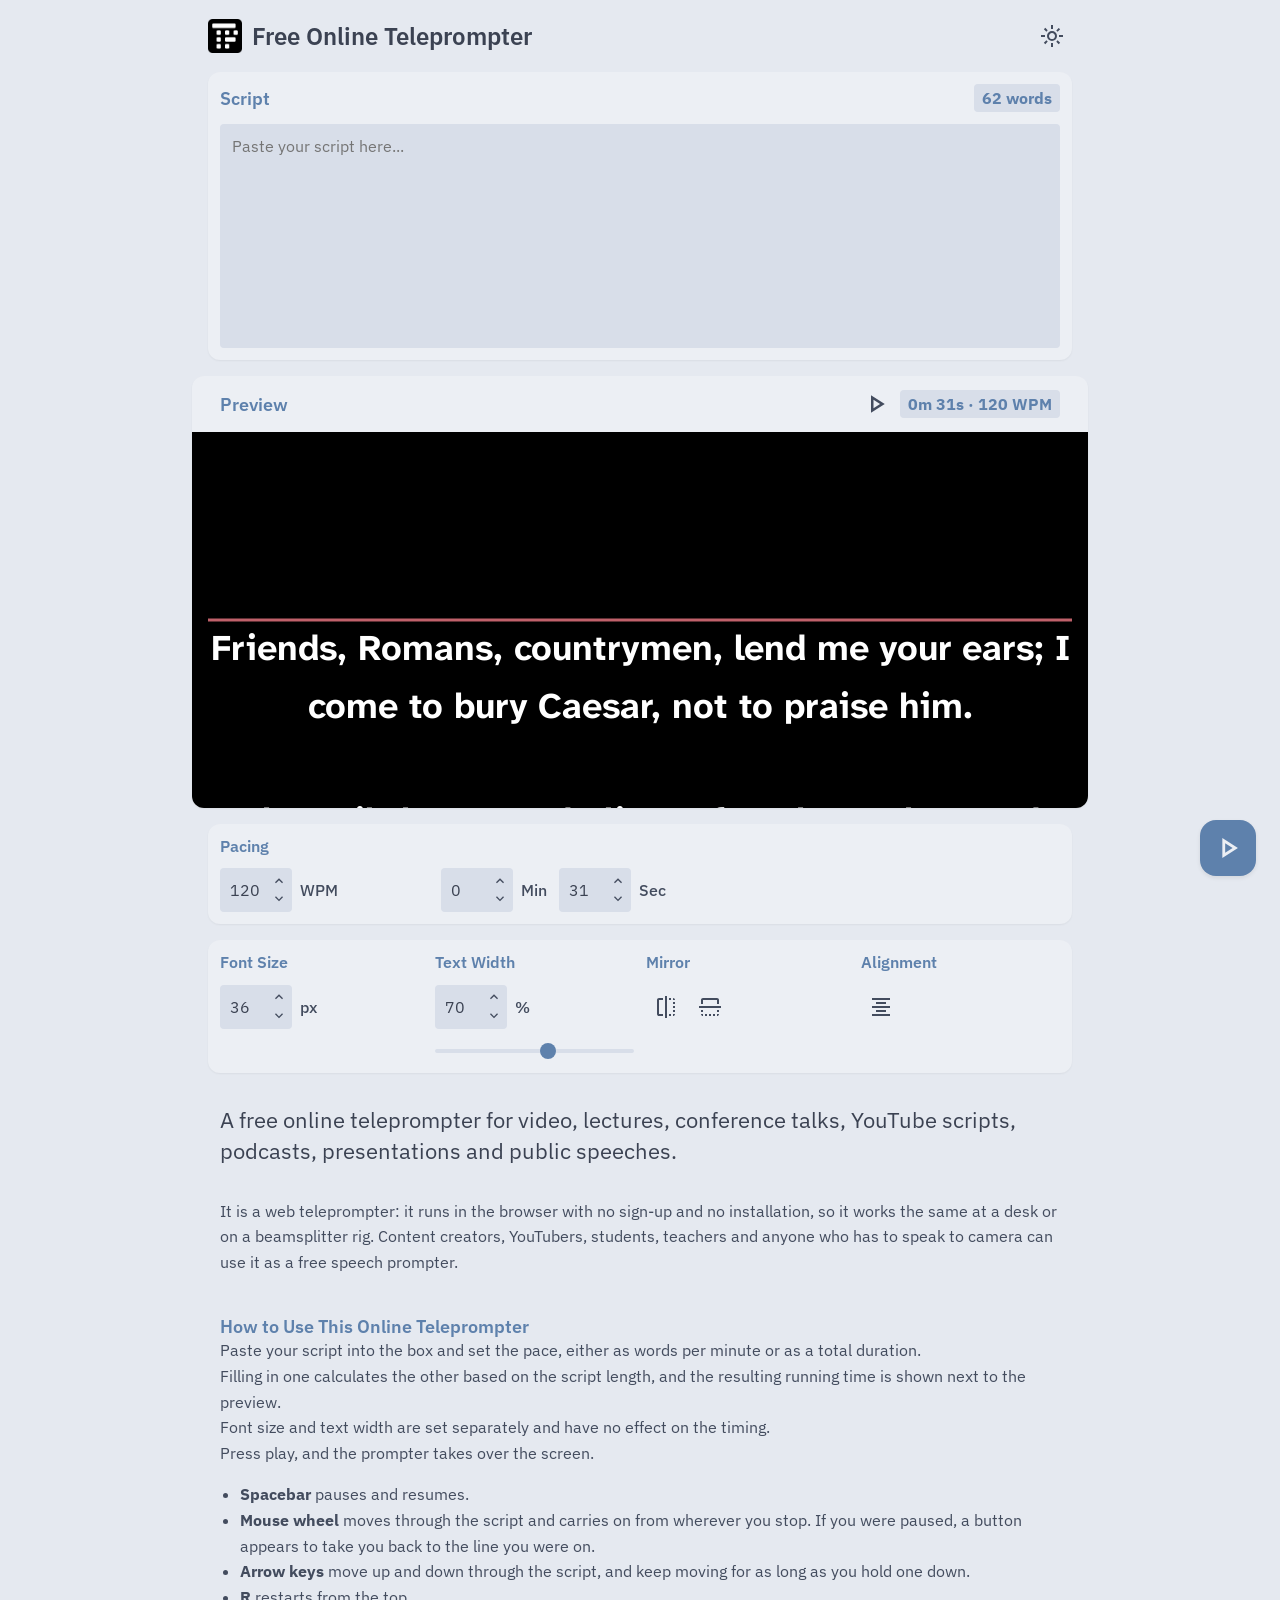
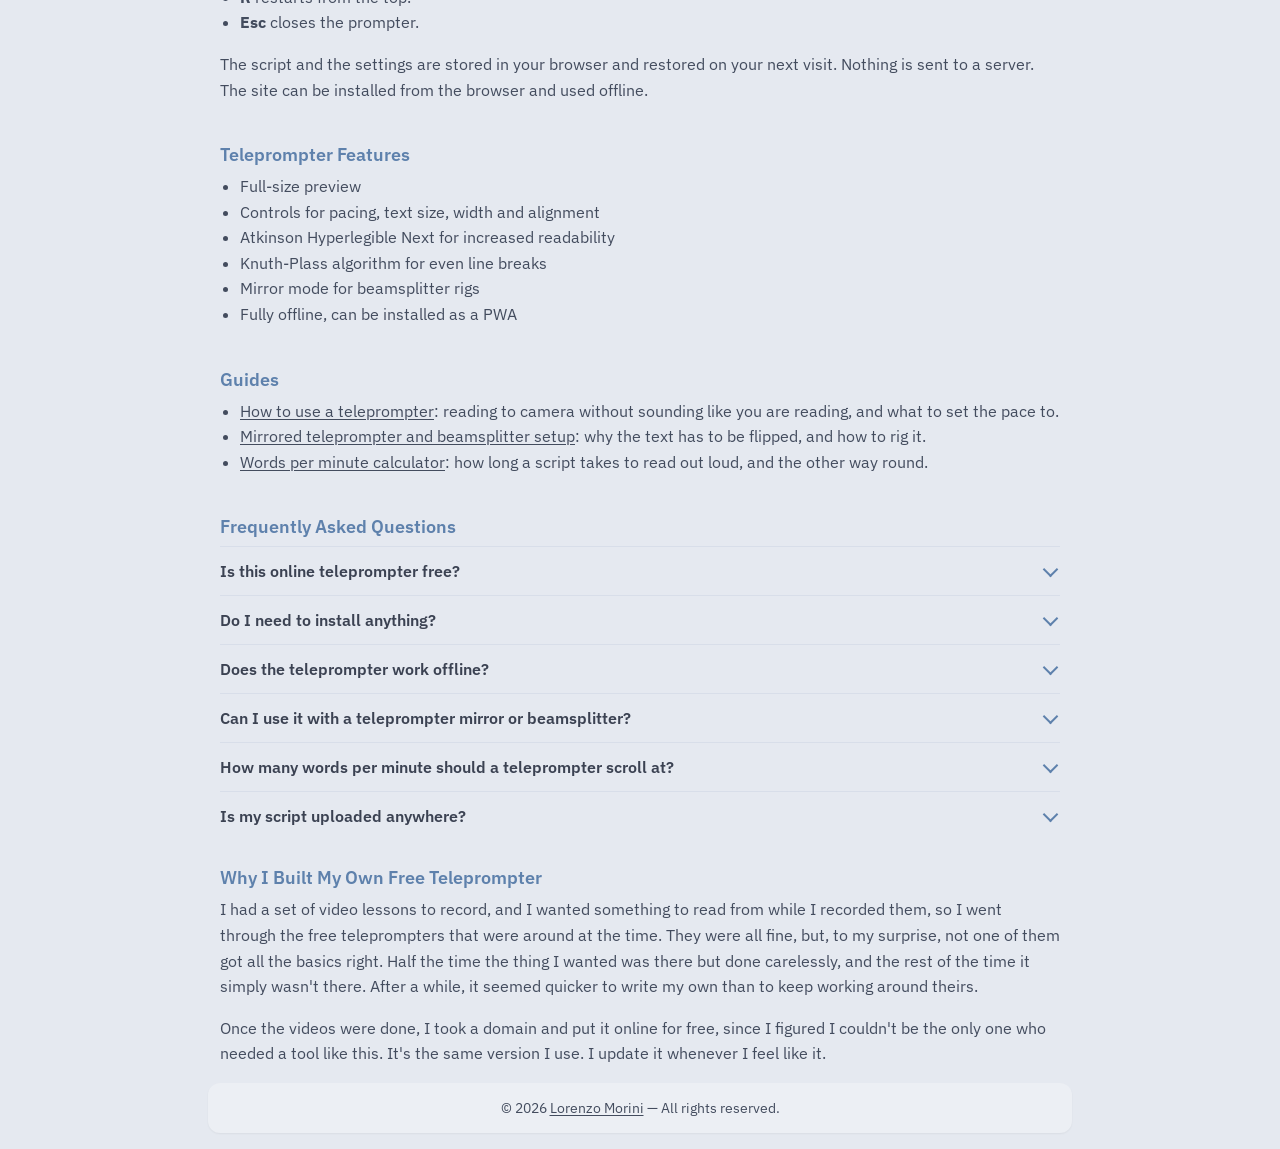
==== commit 11de669c: "SEO pages, drag and arrow controls, drop Plex Mono Keywords and headings came back to the home page " ====
--- a/index.html
+++ b/index.html
@@ -11,10 +11,24 @@
     <link rel="icon" type="image/png" sizes="16x16" href="favicon-16x16.png">
     <link rel="manifest" href="manifest.json">
     <!-- SEO Meta Tags -->
-    <title>Free Online Teleprompter | Pause, Rewind, Works Offline</title>
-    <meta name="description" content="A free teleprompter that runs in your browser. Set the pace by words per minute or by total duration, pause and scroll back mid-take, mirror the text for a beamsplitter, and keep using it with no connection. No account, and the script stays on your device.">
-    <meta name="keywords" content="online teleprompter, free teleprompter, offline teleprompter, mirrored teleprompter, words per minute teleprompter, prompter for video">
+    <title>Free Online Teleprompter | Web-Based Prompter for Video &amp; Speeches</title>
+    <meta name="description" content="Free web-based teleprompter for videos, speeches and presentations. Set the pace by words per minute or total duration, pause and scroll back, mirror the text for a beamsplitter. No sign-up, no install, works offline.">
+    <meta name="keywords" content="online teleprompter, free teleprompter, web teleprompter, teleprompter online free, prompter tool, speech prompter, teleprompter for video, teleprompter for youtube, teleprompter for presentations, offline teleprompter, mirrored teleprompter, words per minute teleprompter, free prompter app, browser teleprompter">
     <link rel="canonical" href="https://teleprompter.free/" />
+    <meta name="theme-color" content="#2E3440">
+    <meta name="author" content="Lorenzo Morini">
+
+    <!-- Open Graph / Twitter -->
+    <meta property="og:type" content="website">
+    <meta property="og:site_name" content="Free Online Teleprompter">
+    <meta property="og:url" content="https://teleprompter.free/">
+    <meta property="og:title" content="Free Online Teleprompter | Web-Based Prompter for Video &amp; Speeches">
+    <meta property="og:description" content="Free web-based teleprompter for videos, speeches and presentations. Pace by words per minute or total duration, pause and scroll back, mirror mode, works offline. No sign-up.">
+    <meta property="og:image" content="https://teleprompter.free/favicon-512x512.png">
+    <meta name="twitter:card" content="summary">
+    <meta name="twitter:title" content="Free Online Teleprompter">
+    <meta name="twitter:description" content="A free web-based teleprompter for videos, speeches and presentations. No sign-up, works offline.">
+    <meta name="twitter:image" content="https://teleprompter.free/favicon-512x512.png">
 
     <!-- Goat Counter Analytics -->
     <script data-goatcounter="https://lorenzomorinidev.goatcounter.com/count" async src="//gc.zgo.at/count.js"></script>
@@ -37,13 +51,108 @@
     </script>
     
     <link rel="preload" href="fonts/ibm-plex-sans-var.woff2" as="font" type="font/woff2" crossorigin>
-    <link rel="preload" href="fonts/ibm-plex-mono-500.woff2" as="font" type="font/woff2" crossorigin>
-    <link rel="preload" href="fonts/ibm-plex-mono-700.woff2" as="font" type="font/woff2" crossorigin>
     <link rel="preload" href="fonts/atkinson-hyperlegible-next-700-latin.woff2" as="font" type="font/woff2" crossorigin>
     <link rel="preload" href="fonts/atkinson-hyperlegible-next-700-latin-ext.woff2" as="font" type="font/woff2" crossorigin>
     <link rel="stylesheet" href="fonts.css">
     <link rel="stylesheet" href="themes.css">
     <link rel="stylesheet" href="style.css">
+
+    <!-- Structured data. Bing and Google both read this; it is what lets them
+         state the price, the platform and the answers without guessing. -->
+    <script type="application/ld+json">
+    {
+      "@context": "https://schema.org",
+      "@graph": [
+        {
+          "@type": "WebApplication",
+          "@id": "https://teleprompter.free/#app",
+          "name": "Free Online Teleprompter",
+          "alternateName": "teleprompter.free",
+          "url": "https://teleprompter.free/",
+          "applicationCategory": "MultimediaApplication",
+          "applicationSubCategory": "Teleprompter",
+          "operatingSystem": "Any (web browser)",
+          "browserRequirements": "Requires JavaScript. Works offline once installed.",
+          "description": "A free web-based teleprompter for videos, speeches and presentations. Pace the script by words per minute or by total duration, pause and scroll back mid-take, and mirror the text for a beamsplitter rig.",
+          "inLanguage": "en",
+          "isAccessibleForFree": true,
+          "offers": {
+            "@type": "Offer",
+            "price": "0",
+            "priceCurrency": "USD"
+          },
+          "featureList": [
+            "Pacing by words per minute or by total duration",
+            "Pause and scroll back without losing your place",
+            "Mirror mode for beamsplitter teleprompter rigs",
+            "Adjustable font size, text width and alignment",
+            "Atkinson Hyperlegible Next for readability",
+            "Works offline and installs as a PWA",
+            "No account, script never leaves the device"
+          ],
+          "author": {
+            "@type": "Person",
+            "name": "Lorenzo Morini",
+            "url": "https://lorenzomorini.dev/"
+          }
+        },
+        {
+          "@type": "FAQPage",
+          "@id": "https://teleprompter.free/#faq",
+          "mainEntity": [
+            {
+              "@type": "Question",
+              "name": "Is this online teleprompter free?",
+              "acceptedAnswer": {
+                "@type": "Answer",
+                "text": "Yes. It is free with no account and no paid tier, and there is no limit on script length or recording time."
+              }
+            },
+            {
+              "@type": "Question",
+              "name": "Do I need to install anything?",
+              "acceptedAnswer": {
+                "@type": "Answer",
+                "text": "No. It is a web teleprompter and runs in the browser. You can optionally install it from the browser as an app, which is what lets it run offline."
+              }
+            },
+            {
+              "@type": "Question",
+              "name": "Does the teleprompter work offline?",
+              "acceptedAnswer": {
+                "@type": "Answer",
+                "text": "Yes. Once the page has loaded on a device it keeps working with no connection, so it is usable on location or in a studio without Wi-Fi."
+              }
+            },
+            {
+              "@type": "Question",
+              "name": "Can I use it with a teleprompter mirror or beamsplitter?",
+              "acceptedAnswer": {
+                "@type": "Answer",
+                "text": "Yes. Mirror mode flips the text left to right, or top to bottom, so it reads correctly through the glass of a beamsplitter rig. The on-screen controls are not flipped."
+              }
+            },
+            {
+              "@type": "Question",
+              "name": "How many words per minute should a teleprompter scroll at?",
+              "acceptedAnswer": {
+                "@type": "Answer",
+                "text": "Around 130 to 150 words per minute is a normal speaking pace for video. Slow down to 110 to 130 for a presentation or a technical explanation. If the script has to fit a fixed slot, enter the duration instead and the words per minute are worked out for you."
+              }
+            },
+            {
+              "@type": "Question",
+              "name": "Is my script uploaded anywhere?",
+              "acceptedAnswer": {
+                "@type": "Answer",
+                "text": "No. The script and the settings are kept in your browser's local storage on your own device. Nothing is sent to a server and there is no account to sign in to."
+              }
+            }
+          ]
+        }
+      ]
+    }
+    </script>
 
 </head>
 
@@ -79,7 +188,7 @@
 
         <div class="card main-script-card">
             <div class="card-header">
-                <h2 class="card-title">Script</h2>
+                <p class="card-title">Script</p>
                 <span id="word-count">0 words</span>
             </div>
             <div class="text-field">
@@ -89,7 +198,7 @@
 
         <div class="preview-card card">
             <div class="preview-header">
-                <h2 class="card-title">Preview</h2>
+                <p class="card-title">Preview</p>
                 <div class="preview-controls">
                     <button id="preview-scroll-btn" class="icon-button" title="Preview Scroll Speed">
                         <svg id="preview-play-icon"><use href="#icon-play"></use></svg>
@@ -99,6 +208,9 @@
                 </div>
             </div>
             <div class="preview-viewport">
+                <!-- Mouse-only: the preview's own edges are the width control. -->
+                <span class="width-grip" data-edge="start" aria-hidden="true"></span>
+                <span class="width-grip" data-edge="end" aria-hidden="true"></span>
                 <div id="text-preview">
                     <div id="text-preview-text"></div>
                 </div>
@@ -108,7 +220,7 @@
         
         <div class="card" id="pacing-controls-card">
             <div class="control-group">
-                <h2 class="card-title">Pacing</h2>
+                <p class="card-title">Pacing</p>
                 <div class="pacing-fields-container">
                     <div class="pacing-input-group">
                         <div class="text-field has-stepper">
@@ -179,7 +291,7 @@
             </div>
             <div class="control-row">
                 <div class="control-group" id="mirror-control">
-                    <h2 class="card-title">Mirror</h2>
+                    <p class="card-title">Mirror</p>
                     <div class="single-button-container mirror-buttons">
                         <button id="mirror-h-btn" class="icon-button" title="Mirror left to right" aria-pressed="false">
                             <svg><use href="#icon-flip"></use></svg>
@@ -190,7 +302,7 @@
                     </div>
                 </div>
                 <div class="control-group" id="alignment-control">
-                    <h2 class="card-title">Alignment</h2>
+                    <p class="card-title">Alignment</p>
                     <div class="single-button-container">
                         <button id="align-toggle-btn" class="icon-button" title="Toggle Text Alignment">
                             <svg id="align-center-icon"><use href="#icon-align-center"></use></svg>
@@ -211,9 +323,11 @@
     <!-- DESCRIPTIVE CONTENT SECTION -->
     <main class="content-wrapper">
         <article class="intro-section">
-            <p class="lede">A free online teleprompter for video, lectures, conference talks, YouTube scripts, podcasts and public speeches.</p>
-
-            <h2>How to use it</h2>
+            <p class="lede">A free online teleprompter for video, lectures, conference talks, YouTube scripts, podcasts, presentations and public speeches.</p>
+
+            <p>It is a web teleprompter: it runs in the browser with no sign-up and no installation, so it works the same at a desk or on a beamsplitter rig. Content creators, YouTubers, students, teachers and anyone who has to speak to camera can use it as a free speech prompter.</p>
+
+            <h2>How to Use This Online Teleprompter</h2>
             <p class="line">Paste your script into the box and set the pace, either as words per minute or as a total duration.</p>
             <p class="line">Filling in one calculates the other based on the script length, and the resulting running time is shown next to the preview.</p>
             <p class="line">Font size and text width are set separately and have no effect on the timing.</p>
@@ -221,12 +335,13 @@
             <ul>
                 <li><strong>Spacebar</strong> pauses and resumes.</li>
                 <li><strong>Mouse wheel</strong> moves through the script and carries on from wherever you stop. If you were paused, a button appears to take you back to the line you were on.</li>
+                <li><strong>Arrow keys</strong> move up and down through the script, and keep moving for as long as you hold one down.</li>
                 <li><strong>R</strong> restarts from the top.</li>
                 <li><strong>Esc</strong> closes the prompter.</li>
             </ul>
             <p>The script and the settings are stored in your browser and restored on your next visit. Nothing is sent to a server. The site can be installed from the browser and used offline.</p>
 
-            <h2>Features</h2>
+            <h2>Teleprompter Features</h2>
             <ul>
                 <li>Full-size preview</li>
                 <li>Controls for pacing, text size, width and alignment</li>
@@ -236,7 +351,47 @@
                 <li>Fully offline, can be installed as a PWA</li>
             </ul>
 
-            <h2>Why I made this</h2>
+            <h2>Guides</h2>
+            <ul>
+                <li><a href="/how-to-use-a-teleprompter/">How to use a teleprompter</a>: reading to camera without sounding like you are reading, and what to set the pace to.</li>
+                <li><a href="/mirror-teleprompter/">Mirrored teleprompter and beamsplitter setup</a>: why the text has to be flipped, and how to rig it.</li>
+                <li><a href="/words-per-minute/">Words per minute calculator</a>: how long a script takes to read out loud, and the other way round.</li>
+            </ul>
+
+            <h2>Frequently Asked Questions</h2>
+
+            <!-- <summary> takes a single heading element, so the questions are
+                 still h3 in the document outline while being the control that
+                 opens the answer. Native <details>: the answers are in the DOM
+                 whether or not they are open, which is what keeps them indexed. -->
+            <div class="faq">
+                <details>
+                    <summary><h3>Is this online teleprompter free?</h3></summary>
+                    <p>Yes. It is free with no account and no paid tier, and there is no limit on script length or recording time.</p>
+                </details>
+                <details>
+                    <summary><h3>Do I need to install anything?</h3></summary>
+                    <p>No. It is a web teleprompter and runs in the browser. You can optionally install it from the browser as an app, which is what lets it run offline.</p>
+                </details>
+                <details>
+                    <summary><h3>Does the teleprompter work offline?</h3></summary>
+                    <p>Yes. Once the page has loaded on a device it keeps working with no connection, so it is usable on location or in a studio without Wi-Fi.</p>
+                </details>
+                <details>
+                    <summary><h3>Can I use it with a teleprompter mirror or beamsplitter?</h3></summary>
+                    <p>Yes. Mirror mode flips the text left to right, or top to bottom, so it reads correctly through the glass of a beamsplitter rig. Only the text is flipped: the controls sit on top of it and stay readable.</p>
+                </details>
+                <details>
+                    <summary><h3>How many words per minute should a teleprompter scroll at?</h3></summary>
+                    <p>Around 130 to 150 words per minute is a normal speaking pace for video. Slow down to 110 to 130 for a presentation or a technical explanation. If the script has to fit a fixed slot, enter the duration instead and the words per minute are worked out for you.</p>
+                </details>
+                <details>
+                    <summary><h3>Is my script uploaded anywhere?</h3></summary>
+                    <p>No. The script and the settings are kept in your browser's local storage, on your own device. Nothing is sent to a server and there is no account to sign in to.</p>
+                </details>
+            </div>
+
+            <h2>Why I Built My Own Free Teleprompter</h2>
             <p>I had a set of video lessons to record, and I wanted something to read from while I recorded them, so I went through the free teleprompters that were around at the time. They were all fine, but, to my surprise, not one of them got all the basics right. Half the time the thing I wanted was there but done carelessly, and the rest of the time it simply wasn't there. After a while, it seemed quicker to write my own than to keep working around theirs.</p>
             <p>Once the videos were done, I took a domain and put it online for free, since I figured I couldn't be the only one who needed a tool like this. It's the same version I use. I update it whenever I feel like it.</p>
         </article>
--- a/fonts.css
+++ b/fonts.css
@@ -7,22 +7,6 @@
     font-weight: 100 700;
     font-display: block;
     src: url('fonts/ibm-plex-sans-var.woff2') format('woff2');
-}
-
-@font-face {
-    font-family: 'IBM Plex Mono';
-    font-style: normal;
-    font-weight: 500;
-    font-display: block;
-    src: url('fonts/ibm-plex-mono-500.woff2') format('woff2');
-}
-
-@font-face {
-    font-family: 'IBM Plex Mono';
-    font-style: normal;
-    font-weight: 700;
-    font-display: block;
-    src: url('fonts/ibm-plex-mono-700.woff2') format('woff2');
 }
 
 @font-face {
--- a/style.css
+++ b/style.css
@@ -4,7 +4,6 @@
     --shadow-2: 0px 2px 4px rgba(0, 0, 0, 0.08);
     --shadow-5: 0px 8px 10px rgba(0, 0, 0, 0.14), 0px 3px 14px rgba(0, 0, 0, 0.12), 0px 5px 5px rgba(0, 0, 0, 0.2);
     --font-family: 'IBM Plex Sans', sans-serif;
-    --font-family-mono: 'IBM Plex Mono', monospace;
     --font-family-prompter: 'Atkinson Hyperlegible Next', sans-serif;
     --ease: 150ms ease-in-out;
     /* Everything that changes with the theme, in one place: any rule that gives
@@ -35,7 +34,82 @@
     box-sizing: border-box;
     scrollbar-width: thin;
     scrollbar-color: var(--m3-color-primary) transparent;
+}
+
+/* The theme fade, on the things that are painted with a theme colour and on
+   nothing else. It used to sit on `*`: six property transitions on all 262
+   elements of the page, where only about thirty of them paint anything that
+   differs between the themes. The rest were easing an inherited `color` and a
+   border colour on an element with no border.
+
+   What is left out is left out on purpose. `color` and `fill: currentColor`
+   are inherited, so everything under one of these follows it with no
+   transition of its own - and in better step than with one, since a child that
+   eases an already-easing inherited value arrives after its own parent. */
+body,
+h1,
+h2,
+h3,
+.card-title,
+.card,
+.text-field textarea,
+.text-field input,
+.step-btn,
+.pacing-label,
+.switch,
+.switch::before,
+.icon-button,
+.icon-button svg,
+.fab,
+.fab svg,
+#word-count,
+#total-time-preview,
+#text-preview,
+#teleprompter-display,
+#teleprompter-content::before,
+#pause-indicator,
+#prompter-controls,
+.reading-line,
+.width-grip::before,
+.faq,
+.faq details,
+.faq summary h3,
+.faq summary::after,
+.intro-section p,
+.intro-section li,
+.intro-section a,
+.intro-section table,
+.intro-section th,
+.intro-section td,
+.site-footer,
+.site-footer a {
     transition: var(--theme-transition);
+}
+
+/* Answered once, here, rather than component by component: a rule that forgets
+   to ask is the whole point of putting it at the base. The prompter's own
+   scroll is driven by requestAnimationFrame, not by a transition, so reading
+   still works at the pace that was asked for. */
+@media (prefers-reduced-motion: reduce) {
+
+    *,
+    *::before,
+    *::after {
+        transition-duration: 0ms !important;
+        animation-duration: 0ms !important;
+    }
+
+    /* One rule each: a selector list is thrown away whole if any selector in it
+       is unknown, and each engine knows only its own slider pseudo-elements. */
+    .slider::-webkit-slider-runnable-track,
+    .slider::-webkit-slider-thumb {
+        transition-duration: 0ms !important;
+    }
+
+    .slider::-moz-range-track,
+    .slider::-moz-range-thumb {
+        transition-duration: 0ms !important;
+    }
 }
 
 body {
@@ -64,6 +138,7 @@
    has nothing to offer: no bar, and no chance of scrolling underneath. */
 html.is-prompting {
     overflow: hidden;
+    overscroll-behavior: none;
 }
 
 input,
@@ -78,6 +153,7 @@
 
 h1,
 h2,
+h3,
 .card-title {
     font-weight: 600;
     margin: 0;
@@ -85,6 +161,7 @@
 }
 
 h2,
+h3,
 .card-title {
     color: var(--m3-color-primary);
 }
@@ -103,7 +180,11 @@
     flex-shrink: 0;
 }
 
-h2 {
+/* The card titles in the app are not headings: the page's heading outline is
+   the article below, not the labels on the controls. They are <p> elements, so
+   the size that came from h2 is restated here. */
+h2,
+.card-title {
     font-size: 18px;
 }
 
@@ -178,10 +259,16 @@
 }
 
 /* Options sit at the top of their column, all on one line: only the width
-   slider adds a second row underneath. */
+   slider adds a second row underneath. Without this the auto margins below
+   centre each control in whatever height the card has, which is right in the
+   pacing card and wrong wherever the controls are the only thing setting it.
+   The calculator on /words-per-minute/ is the second such place, so it takes
+   the same rule rather than restating the numbers. */
 #font-layout-card .pacing-input-group,
 #font-layout-card .switch-container,
-#font-layout-card .single-button-container {
+#font-layout-card .single-button-container,
+.calc .pacing-fields-container,
+.calc .pacing-input-group {
     display: flex;
     align-items: center;
     align-self: stretch;
@@ -212,6 +299,15 @@
     max-width: none;
     width: calc(100vw * var(--text-fraction));
     padding: 0;
+    transition: var(--theme-transition), border-radius var(--ease);
+}
+
+/* The spring is on the width only while the width control is what moved it. The
+   same number also changes when the window is resized or the page zoomed, and
+   easing into those looks like the preview is lagging behind the window, so the
+   transition is armed for one deliberate change and taken away again.
+ */
+.preview-card.is-easing-width {
     transition: var(--theme-transition), width var(--ease-bounce), border-radius var(--ease);
 }
 
@@ -220,14 +316,15 @@
     border-radius: 0;
 }
 
-/* However wide the preview grows, its title and its clock stay inside the same
-   column as the cards above, so they line up with them instead of drifting out
-   to the edges of the screen. */
+/* However wide the preview grows, its title and its clock stay in the same
+   column as the cards above and start where their text starts, instead of
+   drifting out to the edges. The inset is the distance from the card's own edge
+   to that column: on a phone, where the preview covers the window and the cards
+   sit inside the body's padding, that comes to those 16px plus the card's 12;
+   on a wide screen it is however far in the column begins. Never less than a
+   card's padding, for when the preview is narrower than the column itself. */
 .preview-card .preview-header {
-    width: 100%;
-    max-width: var(--column);
-    margin-inline: auto;
-    padding: 12px 12px 0;
+    padding: 12px max(12px, calc((100% - min(var(--column), 100vw - 32px)) / 2 + 12px)) 0;
 }
 
 /* The rounding lives here rather than on the card, so that clipping the black
@@ -319,11 +416,17 @@
     color: var(--m3-color-on-primary);
 }
 
+/* currentColor, so the fill follows the button. The icon has the base
+   transition too, which would ease a value that is already being eased by the
+   button above it: two 150ms curves in series, and the arrow arrives after its
+   own background. The parent's animation is the one to follow, so the icon
+   takes each frame of it as it comes. */
 .step-btn svg {
     width: 16px;
     height: 16px;
     fill: currentColor;
     pointer-events: none;
+    transition: none;
 }
 
 /* A spin control is a mouse affordance: the browser's own does not appear on a
@@ -378,7 +481,6 @@
 }
 
 .pacing-label {
-    font-family: var(--font-family-mono);
     font-weight: 500;
     color: var(--m3-color-on-surface-variant);
 }
@@ -399,8 +501,12 @@
     height: 4px;
     border-radius: 2px;
     background-color: var(--m3-color-surface-variant);
-}
-
+    transition: var(--theme-transition);
+}
+
+/* The base rule reaches elements, not pseudo-elements, so the thumb was the
+   one control in the app that snapped: no theme fade, and the focus ring
+   appearing instantly under the pointer. It is restated here for both engines. */
 .slider::-webkit-slider-thumb {
     appearance: none;
     width: 16px;
@@ -409,12 +515,14 @@
     border: 0;
     border-radius: 50%;
     background-color: var(--m3-color-primary);
+    transition: var(--theme-transition);
 }
 
 .slider::-moz-range-track {
     height: 4px;
     border-radius: 2px;
     background-color: var(--m3-color-surface-variant);
+    transition: var(--theme-transition);
 }
 
 .slider::-moz-range-thumb {
@@ -423,6 +531,7 @@
     border: 0;
     border-radius: 50%;
     background-color: var(--m3-color-primary);
+    transition: var(--theme-transition);
 }
 
 .slider:hover::-webkit-slider-thumb,
@@ -546,6 +655,11 @@
     display: none;
 }
 
+/* The readouts and the unit labels were set in IBM Plex Mono. Plex Sans gives
+   a digit the same 0.60em advance that Plex Mono does, and gives every digit
+   the same one, so the mono was buying a texture and not an alignment - at the
+   cost of two blocking font files. It is gone; the weights stay. */
+
 /* --- Card headers --- */
 /* A title on the left, a readout on the right: the word count over the script
    and the running time over the preview are the same thing in two places.
@@ -594,7 +708,6 @@
     white-space: nowrap;
     cursor: default;
     user-select: none;
-    font-family: var(--font-family-mono);
     font-weight: 700;
     color: var(--m3-color-primary);
     background-color: var(--m3-color-surface-variant);
@@ -632,6 +745,69 @@
     scrollbar-width: none;
 }
 
+/* --- Width grips ---
+   The preview card is already as wide a slice of the window as the text is, so
+   its edges are the width setting made visible. These make them draggable: a
+   strip you can hit, showing a short bar when the pointer is on it. The number
+   field and the slider stay the way to set it precisely - this is the way to
+   set it by eye, which is how a measure is actually judged. */
+.width-grip {
+    position: absolute;
+    top: 0;
+    bottom: 0;
+    width: 14px;
+    z-index: 6;
+    display: flex;
+    align-items: center;
+    justify-content: center;
+    cursor: ew-resize;
+    /* The pointer here is dragging, never scrolling or panning the page */
+    touch-action: none;
+}
+
+.width-grip[data-edge="start"] {
+    left: 0;
+}
+
+.width-grip[data-edge="end"] {
+    right: 0;
+}
+
+.width-grip::before {
+    content: '';
+    width: 4px;
+    height: 44px;
+    border-radius: 2px;
+    background-color: var(--m3-color-primary);
+    opacity: 0;
+    transition: opacity var(--ease);
+}
+
+.width-grip:hover::before,
+.width-grip.is-dragging::before {
+    opacity: 1;
+}
+
+/* The same gate the field steppers take, for the same two reasons: a drag
+   handle is a mouse affordance, and a 14px strip down the edge of the preview
+   is exactly where a thumb would try to scroll. Not a width breakpoint - a
+   narrow window on a desktop still has a mouse. */
+@media not all and (any-pointer: fine) {
+    .width-grip {
+        display: none;
+    }
+}
+
+/* For the length of a drag the cursor is the drag's wherever the pointer goes,
+   and nothing on the page gets selected by a pointer that is busy. Capture
+   routes the events back here but does not carry the cursor with them, hence
+   the override. */
+.is-resizing-width,
+.is-resizing-width * {
+    cursor: ew-resize !important;
+    user-select: none !important;
+}
+
 /* Reading line: sits over the preview, never scrolls with it */
 .reading-line {
     position: absolute;
@@ -701,6 +877,11 @@
     display: none;
     position: fixed;
     inset: 0;
+    /* The prompter scrolls itself and nothing beyond it: without this, reaching
+       either end passes the gesture on to the page underneath, and the browser
+       reads that as scrolling the document - which is what makes a phone slide
+       its address bar in and out mid-take. */
+    overscroll-behavior: none;
     background-color: var(--m3-color-background);
     color: var(--m3-color-on-surface);
     overflow-y: auto;
@@ -809,7 +990,6 @@
 }
 
 #time-remaining {
-    font-family: var(--font-family-mono);
     font-size: 18px;
     font-weight: 500;
     color: var(--prompter-ui-on-background);
@@ -823,11 +1003,135 @@
     padding: 0 12px;
 }
 
+/* A heading belongs to the text under it. Left alone, both gaps are the
+   paragraph's own 16px and the sections stop reading as sections, so the space
+   above a heading is set wide and the space below it is closed up. */
 .intro-section h2 {
     color: var(--m3-color-primary);
-}
-
-.intro-section p,
+    margin-block-start: 40px;
+}
+
+/* What closes the gap below: h2's own bottom margin would collapse into the
+   paragraph's larger top one and count for nothing, so the paragraph's is the
+   one that is set. */
+.intro-section h2 + * {
+    margin-block-start: 8px;
+}
+
+/* The FAQ questions: a step down in size from the section headings, with the
+   same accent colour every other heading on the site takes. */
+.intro-section h3 {
+    font-size: 16px;
+    margin-block: 20px 4px;
+}
+
+/* --- FAQ accordion ---
+   Native <details>, so it opens with no script and the answers are in the
+   document whether or not they are open. The rows are separated by a rule
+   rather than boxed: six cards in a column would weigh more than the six
+   sentences inside them. */
+.faq {
+    /* Every row ends 14px below its last line, in padding: the summary's when
+       the row is closed, the row's own when it is open. What follows used to
+       add its margin on top of that, which came to 54px where every other
+       section break is 40. The 14 is given back here, so the gap that shows is
+       the one the next element asked for, open or closed. */
+    margin-block: 8px -14px;
+    border-top: 1px solid var(--m3-color-surface-variant);
+}
+
+.faq details {
+    border-bottom: 1px solid var(--m3-color-surface-variant);
+}
+
+/* The rules separate questions; after the last one there is nothing left to
+   separate, and a line there closes the list off from what follows it. */
+.faq details:last-child {
+    border-bottom: 0;
+}
+
+.faq summary {
+    display: flex;
+    align-items: center;
+    gap: 12px;
+    padding-block: 14px;
+    cursor: pointer;
+    list-style: none;
+}
+
+/* Safari still draws its own triangle without this. */
+.faq summary::-webkit-details-marker {
+    display: none;
+}
+
+/* The questions are the one heading on the site that is not in the accent: a
+   column of six accent lines reads as six section titles, and they are a list
+   of things to open. The accent is kept for the chevron and for hover, where
+   it says which row the pointer is on. */
+.faq summary h3 {
+    flex: 1;
+    margin: 0;
+    color: var(--m3-color-on-surface);
+    /* Headings are given `cursor: default` because a title is not something you
+       click. This one is: it fills the row you open, so it takes the row's. */
+    cursor: inherit;
+}
+
+.faq summary:hover h3 {
+    color: var(--m3-color-primary);
+}
+
+/* The chevron, drawn with two borders: an icon in the sprite would have to be
+   repeated on the pages that do not load it. */
+.faq summary::after {
+    content: '';
+    flex-shrink: 0;
+    width: 9px;
+    height: 9px;
+    margin-inline-end: 4px;
+    border-right: 2px solid var(--m3-color-primary);
+    border-bottom: 2px solid var(--m3-color-primary);
+    transform: translateY(-2px) rotate(45deg);
+    transition: transform var(--ease);
+}
+
+.faq details[open] summary::after {
+    transform: translateY(2px) rotate(-135deg);
+}
+
+.faq details > :not(summary) {
+    margin-block: 0 14px;
+}
+
+/* The answer's own bottom margin would collapse straight out of the block and
+   take the gap after the FAQ down with it, so the space under the last thing in
+   an open row is the row's padding, which collapses with nothing. Closed rows
+   get it from the summary's padding and need none. */
+.faq details > :last-child {
+    margin-block-end: 0;
+}
+
+.faq details[open] {
+    padding-block-end: 14px;
+}
+
+.intro-section a {
+    color: inherit;
+    text-decoration: underline;
+    text-underline-offset: 2px;
+}
+
+.intro-section a:hover {
+    color: var(--m3-color-primary);
+}
+
+/* The article's own body text. A .card-title is a label on a control, not
+   prose, and `.intro-section p` would outrank the class that colours it, so the
+   titles are excluded here rather than given a second colour rule. The
+   exclusion is wrapped in :where(), which weighs nothing: a bare :not() counts
+   as a class and would push this rule past .lede below, which is how the
+   opening line ended up at body size. */
+.intro-section p:where(:not(.card-title)),
 .intro-section li {
     font-size: 16px;
     line-height: 1.6;
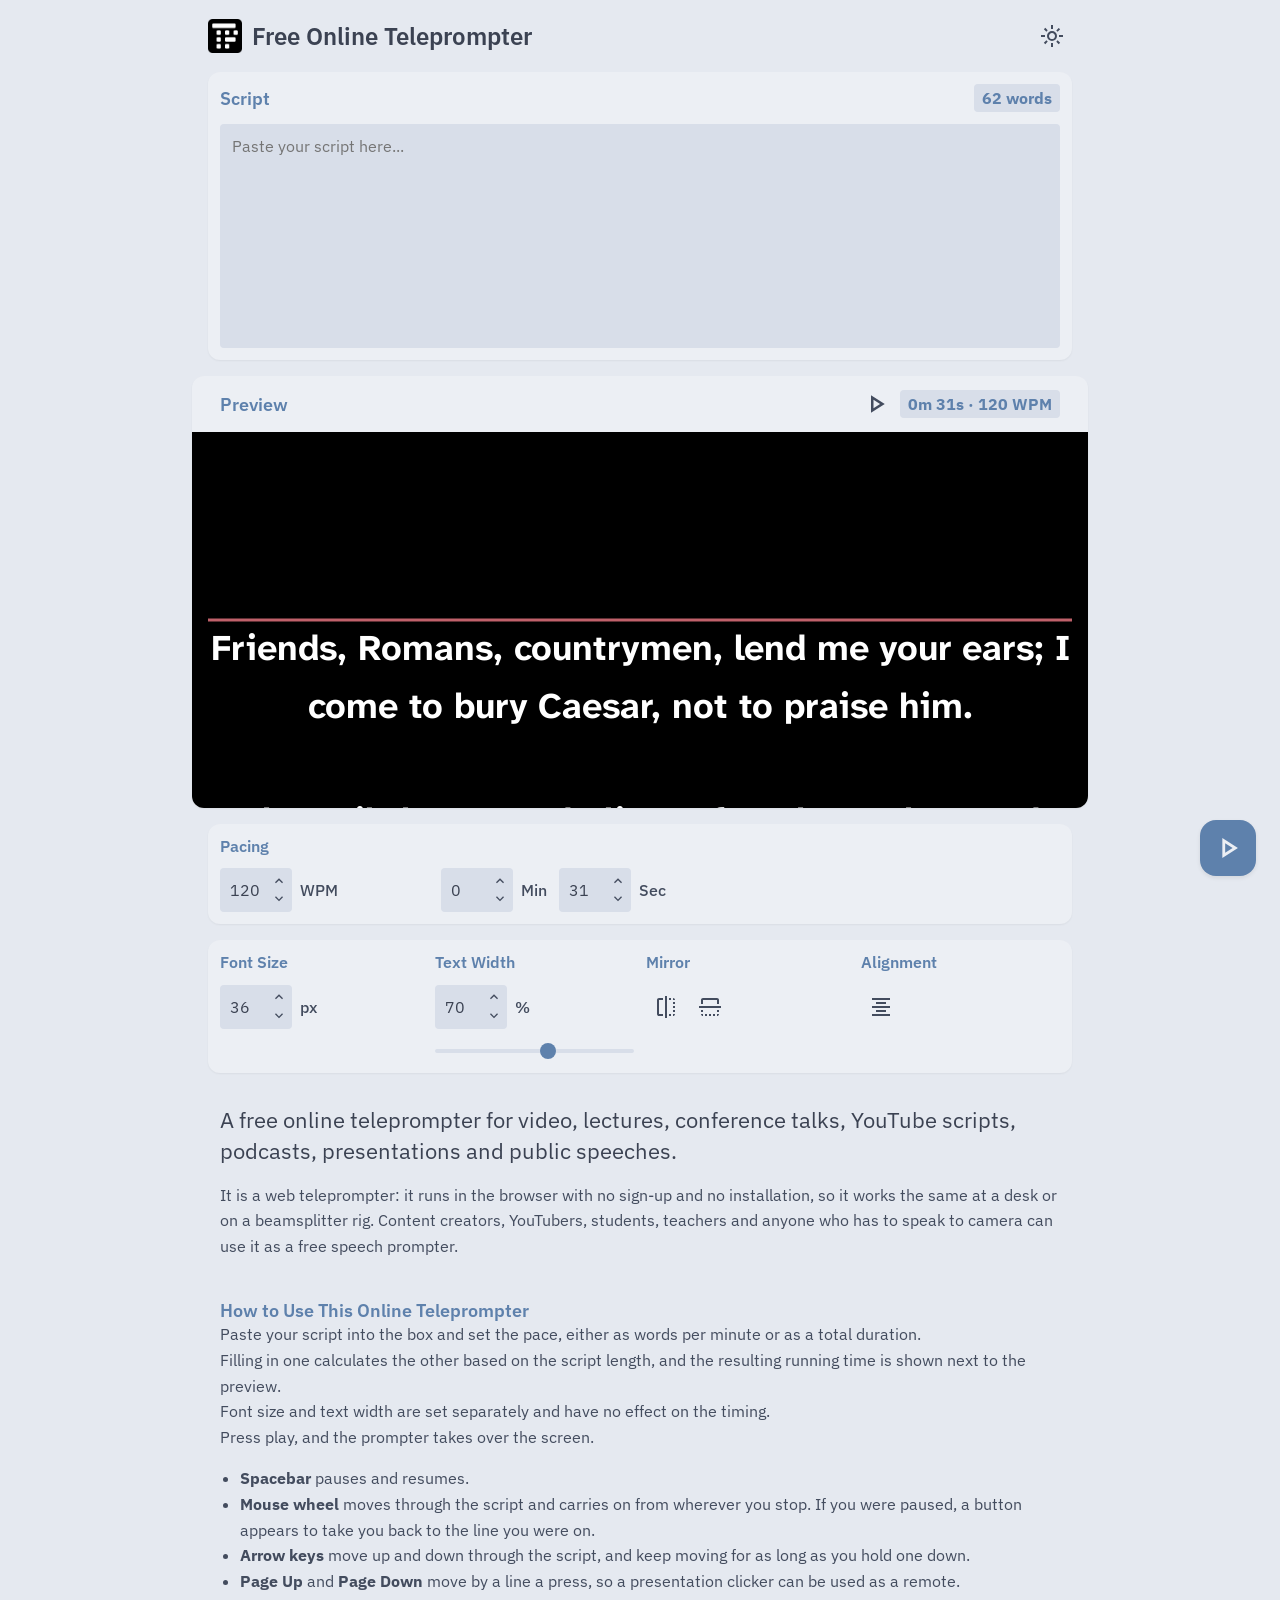
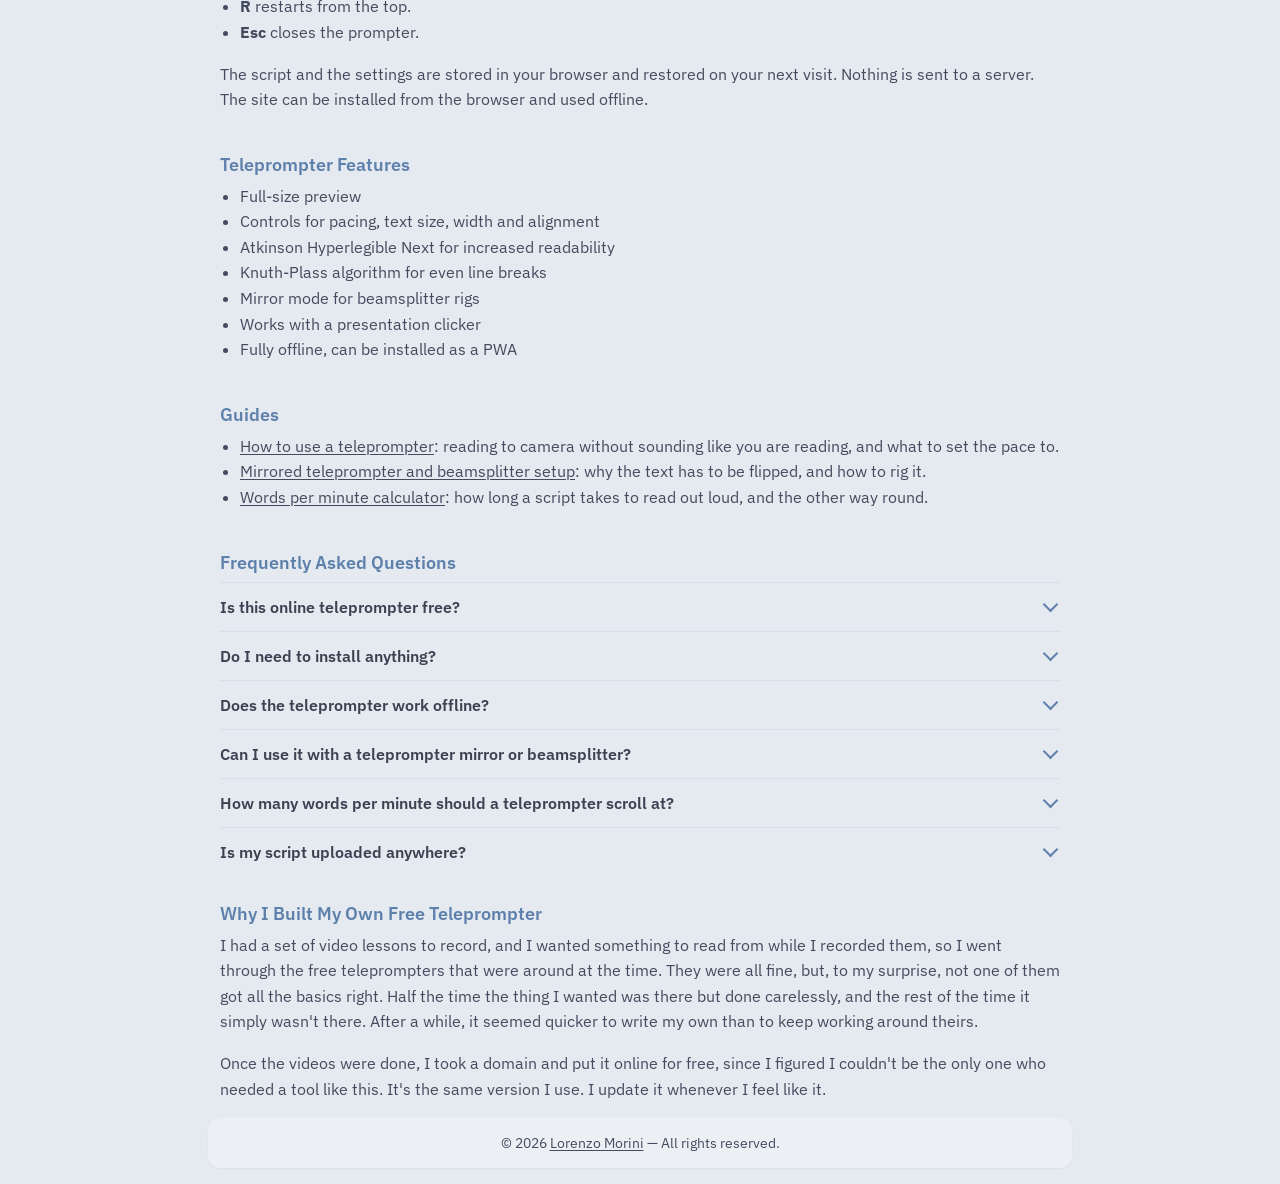
==== commit 68b485c9: "Say that the clicker keys exist" ====
--- a/index.html
+++ b/index.html
@@ -24,8 +24,11 @@
     <meta property="og:url" content="https://teleprompter.free/">
     <meta property="og:title" content="Free Online Teleprompter | Web-Based Prompter for Video &amp; Speeches">
     <meta property="og:description" content="Free web-based teleprompter for videos, speeches and presentations. Pace by words per minute or total duration, pause and scroll back, mirror mode, works offline. No sign-up.">
-    <meta property="og:image" content="https://teleprompter.free/favicon-512x512.png">
-    <meta name="twitter:card" content="summary">
+    <meta property="og:image" content="https://teleprompter.free/og-image.png">
+    <meta property="og:image:width" content="1200">
+    <meta property="og:image:height" content="630">
+    <meta property="og:image:alt" content="Free Online Teleprompter: paste your script and it scrolls at the pace you set.">
+    <meta name="twitter:card" content="summary_large_image">
     <meta name="twitter:title" content="Free Online Teleprompter">
     <meta name="twitter:description" content="A free web-based teleprompter for videos, speeches and presentations. No sign-up, works offline.">
     <meta name="twitter:image" content="https://teleprompter.free/favicon-512x512.png">
@@ -336,6 +339,7 @@
                 <li><strong>Spacebar</strong> pauses and resumes.</li>
                 <li><strong>Mouse wheel</strong> moves through the script and carries on from wherever you stop. If you were paused, a button appears to take you back to the line you were on.</li>
                 <li><strong>Arrow keys</strong> move up and down through the script, and keep moving for as long as you hold one down.</li>
+                <li><strong>Page Up</strong> and <strong>Page Down</strong> move by a line a press, so a presentation clicker can be used as a remote.</li>
                 <li><strong>R</strong> restarts from the top.</li>
                 <li><strong>Esc</strong> closes the prompter.</li>
             </ul>
@@ -348,6 +352,7 @@
                 <li>Atkinson Hyperlegible Next for increased readability</li>
                 <li>Knuth-Plass algorithm for even line breaks</li>
                 <li>Mirror mode for beamsplitter rigs</li>
+                <li>Works with a presentation clicker</li>
                 <li>Fully offline, can be installed as a PWA</li>
             </ul>
 
--- a/style.css
+++ b/style.css
@@ -34,6 +34,27 @@
     box-sizing: border-box;
     scrollbar-width: thin;
     scrollbar-color: var(--m3-color-primary) transparent;
+}
+
+/* The bar is its thumb and nothing else: the track is left transparent so
+   whatever is behind it shows through, instead of a strip down the edge of the
+   page in a colour of its own. Said twice because the two engines do not share
+   a property for it - scrollbar-color above for Firefox and current Chrome,
+   these for WebKit. Declaring ::-webkit-scrollbar also takes the stepper
+   arrows off the ends, which scrollbar-width: thin does on its own. */
+::-webkit-scrollbar {
+    width: 8px;
+    height: 8px;
+}
+
+::-webkit-scrollbar-track,
+::-webkit-scrollbar-corner {
+    background: transparent;
+}
+
+::-webkit-scrollbar-thumb {
+    background-color: var(--m3-color-primary);
+    border-radius: 4px;
 }
 
 /* The theme fade, on the things that are painted with a theme colour and on
@@ -888,7 +909,10 @@
     scrollbar-width: none;
 }
 
-#teleprompter-display::-webkit-scrollbar {
+/* The two surfaces that show no bar at all: scrollbar-width: none covers the
+   standard property, and the rule above would otherwise hand them one here. */
+#teleprompter-display::-webkit-scrollbar,
+#text-preview::-webkit-scrollbar {
     width: 0;
     height: 0;
 }
@@ -1147,7 +1171,13 @@
     font-size: 22px;
     line-height: 1.4;
     color: var(--m3-color-on-surface);
-    margin-block: 16px 32px;
+    /* The gap under it is the body's own, not a wider one: at 32px it was
+       within a few pixels of the 40 that goes before a heading, so the two
+       steps read as one size and neither separated anything. The lede is
+       already set apart by being larger and in the stronger colour. Where a
+       heading or the calculator follows instead of a paragraph, their own
+       larger top margin is the one that shows. */
+    margin-block: 16px;
 }
 
 /* One statement to a line: separate blocks rather than breaks inside a
